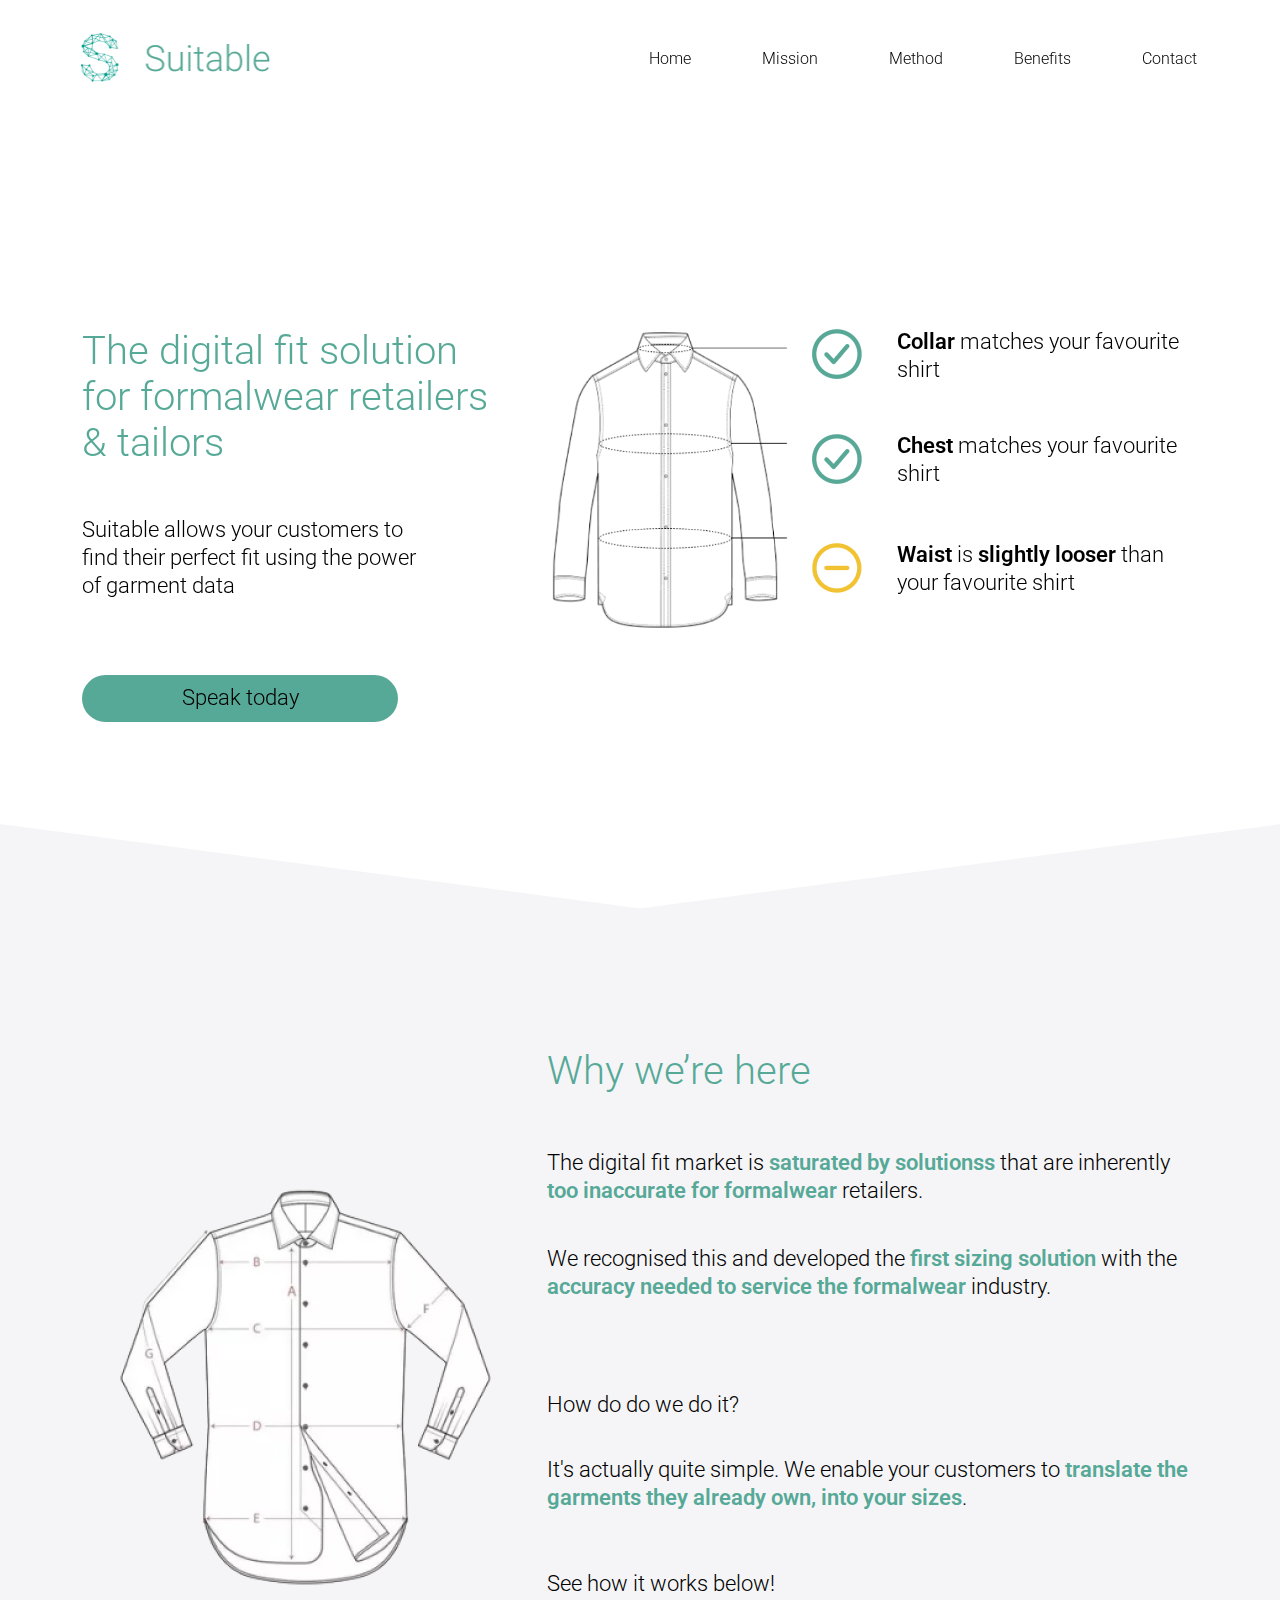
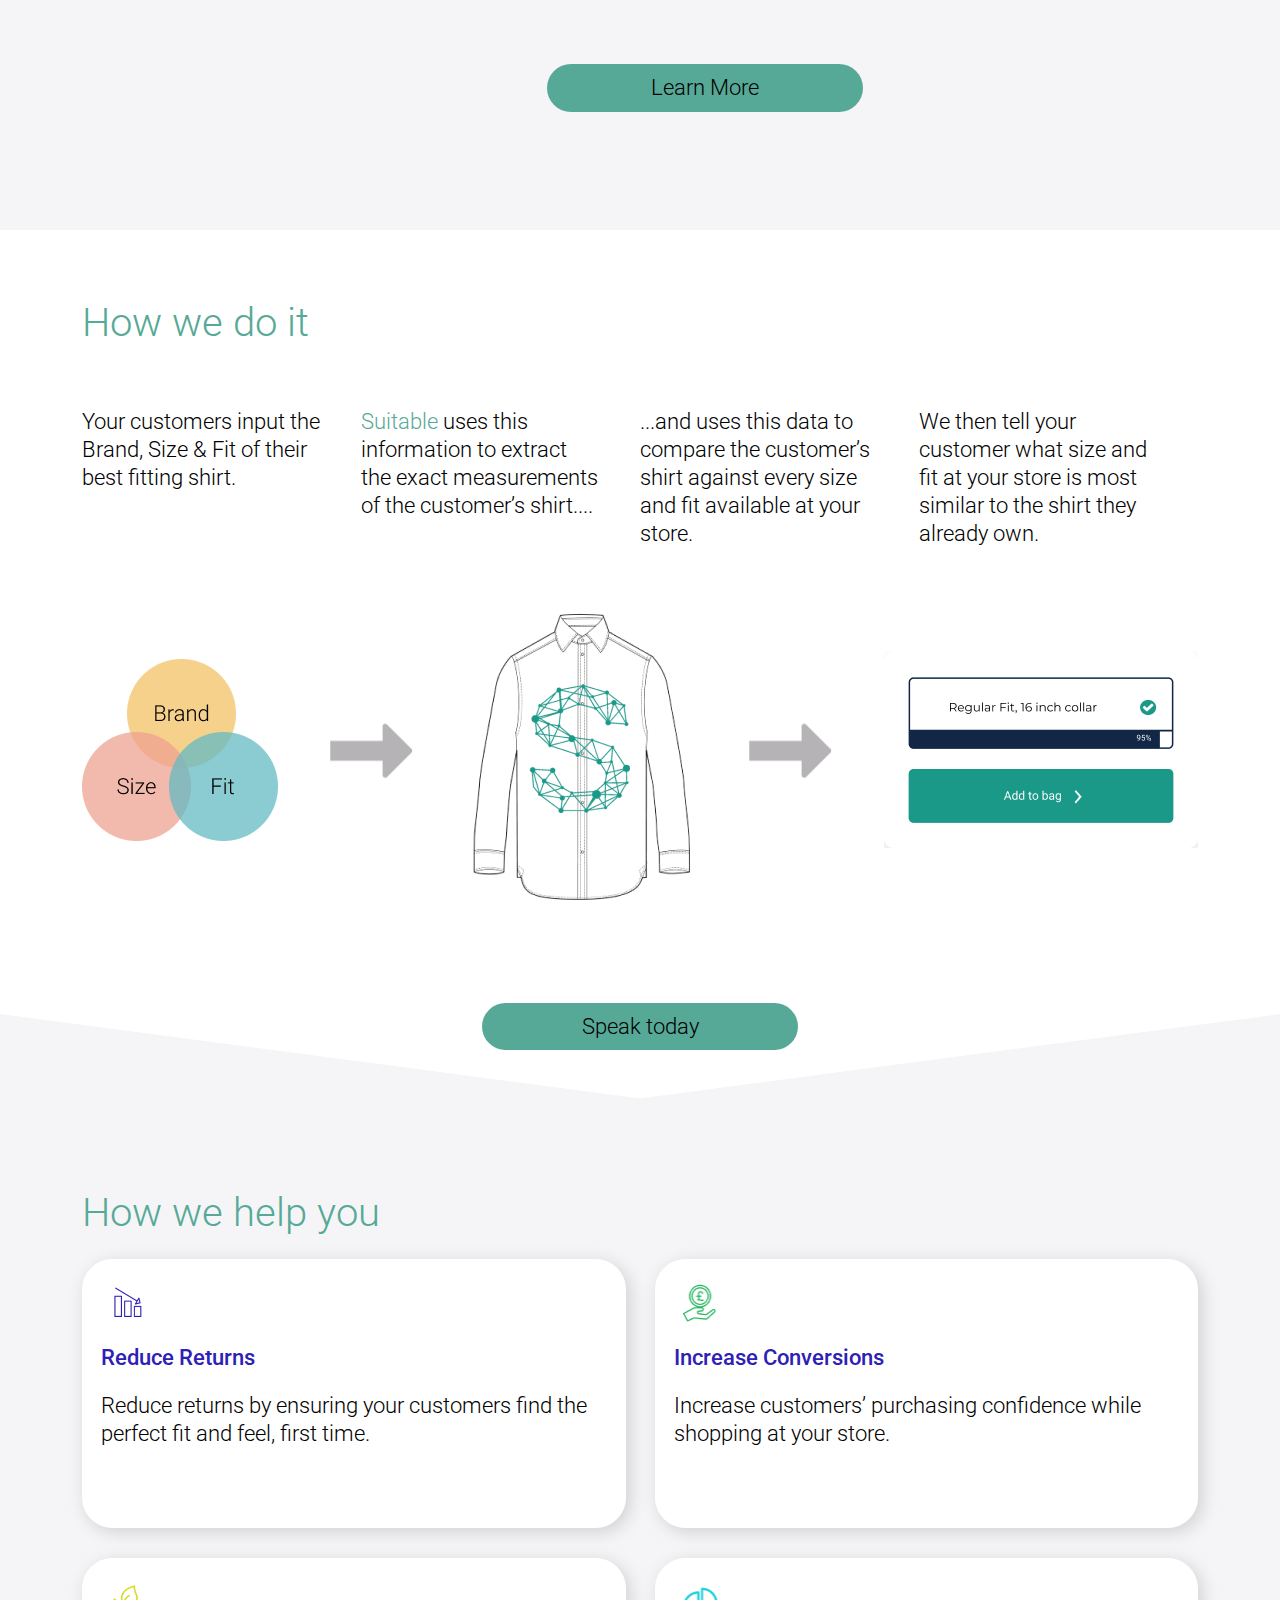
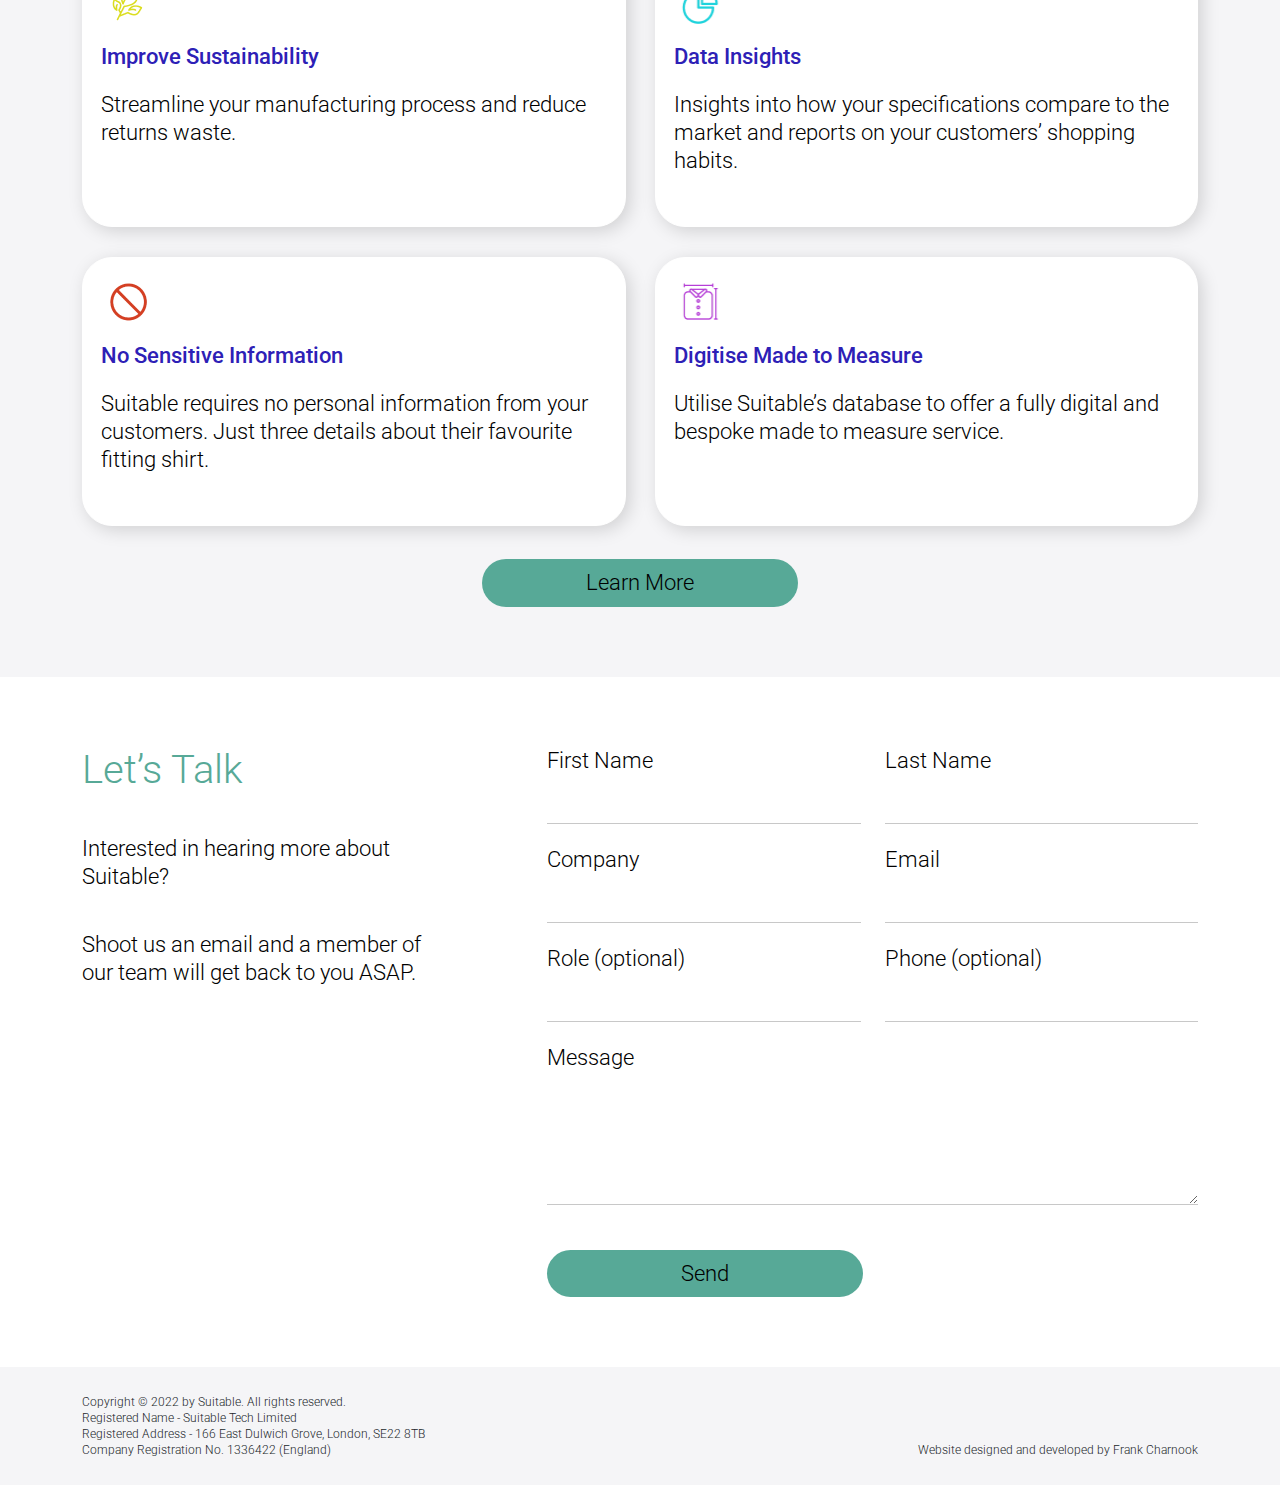
==== index.html @ 88cf0320 "v-01" ====
<!doctype html>
<html lang="en">
  <head>
    <meta charset="utf-8">
    <meta name="viewport" content="width=device-width, initial-scale=1">
    <title>Suitable || </title>
    <link rel="stylesheet" href="assets/css/bootstrap.min.css">
    <link rel="stylesheet" href="assets/css/reset.css">
    <link rel="stylesheet" href="assets/css/main.css">
    <link rel="stylesheet" href="assets/css/responsive.css">
  </head>
  <body>
    <!-- ! =========== HEADER ======================================================== -->
    <header class="header" id="sticky">
        <nav class="navbar py-0 navbar-expand-lg">
            <div class="container g-0">
              <a class="navbar-brand p-0 m-0" href="#"><img class="img-fluid w-100" src="assets/img/logo.png" alt="logo"></a>
              <button class="navbar-toggler shadow-none border-0" type="button" data-bs-toggle="collapse" data-bs-target="#navbarSupportedContent" aria-controls="navbarSupportedContent" aria-expanded="false" aria-label="Toggle navigation">
                <span class="navbar-toggler-icon"></span>
              </button>
              <div class="collapse navbar-collapse" id="navbarSupportedContent">
                <ul class="navbar-nav ms-auto">
    
                  <li class="nav-item"><a class="nav-link btn_link">Home</a></li>
                  <li class="nav-item"><a class="nav-link btn_link">Mission</a></li>
                  <li class="nav-item"><a class="nav-link btn_link">Method</a></li> 
                  <li class="nav-item"><a class="nav-link btn_link">Benefits</a></li>
                  <li class="nav-item me-0"><a class="nav-link btn_link">Contact</a></li>
    
                </ul>
              </div>
            </div>
        </nav>
    </header>
    <!-- ! =========== HEADER END ======================================================== -->

    <!-- ! =========== SECTION ======================================================== -->
    <section class="hero">
      <div class="container">
        <div class="row g-0 flex-wrap-reverse">
          <div class="col-lg-5">
            <h1 class="font-big-light hero_tittle">
              The digital fit solution <br>for formalwear retailers <br>& tailors
            </h1>
            <p class="font-medium-normal hero_content">
              Suitable allows your customers to <br>find their perfect fit using the power <br>of garment data
            </p>
            <a href="#" class="btn_solid">
              Speak today
            </a>
          </div>
          <div class="col-lg-7 d-flex">
            <div class="hero_shirt_img"><img class="img-fluid" src="assets/img/shirt.png"></div>
            <div class="hero_shirt_content">
              <div class="hero_shirt_content_row d-flex align-items-center">
                <div class="circle_green shirt_green_mark"><img class="img-fluid" src="assets/img/tick_now_green.png" alt="tick_now_green"></div>
                <div class="font-medium-normal shirt_green_text"><span>Collar</span> matches your favourite shirt</div>
              </div>
              <div class="hero_shirt_content_row d-flex align-items-center">
                <div class="circle_green shirt_green_mark"><img class="img-fluid" src="assets/img/tick_now_green.png" alt="tick_now_green"></div>
                <div class="font-medium-normal shirt_green_text"><span>Chest</span> matches your favourite shirt</div>
              </div>
              <div class="hero_shirt_content_row d-flex align-items-center">
                <div class="circle_green shirt_green_mark"><img class="img-fluid" src="assets/img/warning.png" alt="tick_now_green"></div>
                <div class="font-medium-normal shirt_green_text"><span>Waist</span> is <span>slightly looser</span> than your favourite shirt</div>
              </div>
            </div>
          </div>
        </div>
      </div>
    </section>
    <section class="mission">
      <div class="container">
        <div class="row g-0 align-items-center">
          <div class="col-xl-5 col-md-6">
            <div class="mission_img"><img class="img-fluid" src="assets/img/mission.png" alt="mission_img"></div>
          </div>
          <div class="col-xl-7 col-md-6">
            <div class="font-big-light mission_tittle">Why we’re here</div>
            <div class="mission_content">
              <div class="font-medium-normal mission_content_info">
                The digital fit market is <span>saturated by solutionss</span> that are inherently <span>too inaccurate for formalwear</span> retailers. 
              </div>
              <div class="font-medium-normal mission_content_info">
                We recognised this and developed the <span>first sizing solution</span> with the <span>accuracy needed to service the formalwear</span> industry.
              </div>
              <div class="font-medium-normal mission_content_sub">How do do we do it?</div>
              <div class="font-medium-normal mission_content_info">
                It's actually quite simple. We enable your customers to <span>translate the garments they already own, into your sizes</span>. 
              </div>
              <div class="font-medium-normal mission_content_info">
                See how it works below!
              </div>
              <div class="mission_content_btn">
                <a href="#" class="btn_solid">
                  Learn More
                </a>
              </div>
            </div>
          </div>
        </div>
      </div>
    </section>
    <section class="method">
      <div class="container">
        <div class="row g-0">
          <div class="col">
            <h3 class="font-big-light method_tittle">How we do it</h3>
          </div>
        </div>
        <div class="row g-0">
          <div class="col-xl-3 col-md-6">
            <p class="font-medium-normal method_content_box">Your customers input the Brand, Size & Fit of their best fitting shirt.</p>
          </div>

          <div class="col-xl-3 col-md-6">
            <p class="font-medium-normal method_content_box"><span>Suitable</span> uses this information to extract the exact measurements of the customer’s shirt....</p>
          </div>

          <div class="col-xl-3 col-md-6">
            <p class="font-medium-normal method_content_box">...and uses this data to compare the customer’s shirt against every size and fit available at your store.</p>
          </div>

          <div class="col-xl-3 col-md-6">
            <p class="font-medium-normal method_content_box">We then tell your customer what size and fit at your store is most similar to the shirt they already own.</p>
          </div>
        </div>
        <div class="d-flex align-items-center justify-content-between methods">
          <div class="method_one"><img class="img-fluid" src="assets/img/Method_01.png" alt="method_one"></div>
          <div class="method_two">
            <img class="img-fluid" src="assets/img/Method_02.png" alt="method_one">
            <img class="method_logo img-fluid" src="assets/img/Method_logo.png" alt="method_slogo">
          </div>
          <div class="method_three"><img class="img-fluid" src="assets/img/Method_03.png" alt="method_one"></div>
        </div>
        <div class="row justify-content-center">
          <a href="#" class="btn_solid">
            Speak today
          </a>
        </div>
      </div>
    </section>
    <section class="benefit">
      <div class="container">
        <div class="row g-0">
          <div class="col">
            <h3 class="font-big-light benefit_tittle">How we help you</h3>
          </div>
        </div>
        <div class="d-flex benefit_row_cards">
          <div class="benefit_card">
            <div class="benefit_card_img"><img class="img-fluid" src="assets/img/Benefit_01.png" alt="benefit_card_img"></div>
            <div class="font-medium-normal benefit_card_tittle">Reduce Returns</div>
            <div class="font-medium-normal benefit_card_content">
              Reduce returns by ensuring your customers find the perfect fit and feel, first time.
            </div>
          </div>

          <div class="benefit_card">
            <div class="benefit_card_img"><img class="img-fluid" src="assets/img/Benefit_02.png" alt="benefit_card_img"></div>
            <div class="font-medium-normal benefit_card_tittle">Increase Conversions</div>
            <div class="font-medium-normal benefit_card_content">
              Increase customers’ purchasing confidence while shopping at your store.
            </div>
          </div>

          <div class="benefit_card">
            <div class="benefit_card_img"><img class="img-fluid" src="assets/img/Benefit_03.png" alt="benefit_card_img"></div>
            <div class="font-medium-normal benefit_card_tittle">Improve Sustainability</div>
            <div class="font-medium-normal benefit_card_content">
              Streamline your manufacturing process and reduce returns waste.
            </div>
          </div>

          <div class="benefit_card">
            <div class="benefit_card_img"><img class="img-fluid" src="assets/img/Benefit_04.png" alt="benefit_card_img"></div>
            <div class="font-medium-normal benefit_card_tittle">Data Insights</div>
            <div class="font-medium-normal benefit_card_content">
              Insights into how your specifications compare to the market and reports on your customers’ shopping habits. 
            </div>
          </div>

          <div class="benefit_card">
            <div class="benefit_card_img"><img class="img-fluid" src="assets/img/Benefit_05.png" alt="benefit_card_img"></div>
            <div class="font-medium-normal benefit_card_tittle">No Sensitive Information</div>
            <div class="font-medium-normal benefit_card_content">
              Suitable requires no personal information from your customers. Just three details about their favourite fitting shirt.
            </div>
          </div>

          <div class="benefit_card">
            <div class="benefit_card_img"><img class="img-fluid" src="assets/img/Benefit_06.png" alt="benefit_card_img"></div>
            <div class="font-medium-normal benefit_card_tittle">Digitise Made to Measure</div>
            <div class="font-medium-normal benefit_card_content">
              Utilise Suitable’s database to offer a fully digital and bespoke made to measure service.  
            </div>
          </div>

        </div>
        <div class="row justify-content-center">
          <a href="#" class="btn_solid">
            Learn More
          </a>
        </div>
      </div>
    </section>
    <section class="contact">
      <div class="container">
        <div class="row g-0 justify-content-between">
          <div class="col-md-4">
            <h3 class="font-big-light contact_tittle">Let’s Talk</h3>
            <p class="font-medium-normal contact_content">
              Interested in hearing more about <br> Suitable? 
            </p>
            <p class="font-medium-normal contact_content">
              Shoot us an email and a member of our team will get back to you ASAP.
            </p>
          </div>
          <div class="col-md-7">
            <form>
              <div class="row">
                <div class="col-sm-6">
                  <label class="font-medium-normal form-label">First Name</label>
                  <input type="email" class="font-medium-normal form-control">
                </div>
                <div class="col-sm-6">
                  <label  class="font-medium-normal form-label">Last Name</label>
                  <input type="password" class="font-medium-normal form-control" >
                </div>
                <div class="col-sm-6">
                  <label class="font-medium-normal form-label">Company</label>
                  <input type="email" class="font-medium-normal form-control">
                </div>
                <div class="col-sm-6">
                  <label  class="font-medium-normal form-label">Email</label>
                  <input type="password" class="font-medium-normal form-control" >
                </div>
                <div class="col-sm-6">
                  <label class="font-medium-normal form-label">Role (optional)</label>
                  <input type="email" class="font-medium-normal form-control">
                </div>
                <div class="col-sm-6">
                  <label  class="font-medium-normal form-label">Phone (optional)</label>
                  <input type="password" class="font-medium-normal form-control" >
                </div>
                <div class="col-12">
                  <label  class="font-medium-normal form-label">Message</label>
                  <textarea name="message" id="#" rows="4" class="font-medium-normal form-control"></textarea>
                </div>
              </div>
              
              <button type="submit" class="btn_solid border-0">Send</button>
            </form>
          </div>
        </div>
      </div>
    </section>
    <!-- ! =========== SECTION END ======================================================== -->
    <!-- ! =========== Footer ======================================================== -->
    <footer>
      <div class="container">
        <div class="row g-0 align-items-end">
          <div class="col-md-6">
            <div class="info">
              Copyright © 2022 by Suitable. All rights reserved. <br>
              Registered Name - Suitable Tech Limited <br>
              Registered Address - 166 East Dulwich Grove, London, SE22 8TB <br>
              Company Registration No. 1336422 (England)
            </div>
          </div>
          <div class="col-md-6 text-end">
            <div class="info">Website designed and developed by Frank Charnook</div>
          </div>
        </div>
      </div>
    </footer>
    <!-- ! =========== Footer ENE ======================================================== -->




    <script src="https://cdnjs.cloudflare.com/ajax/libs/jquery/3.6.1/jquery.min.js" integrity="sha512-aVKKRRi/Q/YV+4mjoKBsE4x3H+BkegoM/em46NNlCqNTmUYADjBbeNefNxYV7giUp0VxICtqdrbqU7iVaeZNXA==" crossorigin="anonymous" referrerpolicy="no-referrer"></script>
    <script src="assets/js/bootstrap.bundle.min.js"></script>
    <script src="assets/js/main.js"></script>
  </body>
</html>
---- assets/css/main.css ----
/* FONT IMPORT  */
@import url('https://fonts.googleapis.com/css2?family=Roboto:ital,wght@0,100;0,300;0,400;0,500;0,700;0,900;1,100;1,300;1,400;1,500;1,700;1,900&display=swap');

/* ROOT */
:root {
  --primary: #57A997;
  --secondary: #000000;
  --light: #F5F5F7;
  --roboto: 'Roboto', sans-serif;
  --font_40: 40px;
  --font_22: 22px;
  --font_base: 16px;
}

*,
body {
  font-family: var(--roboto);
}

.h1,
h1,
.h2,
h2,
.h3,
h3,
.h4,
h4,
.h5,
h5,
.h6,
h6,
p {
  margin-bottom: 0;
}

.h1,
h1,
.h2,
h2,
.h3,
h3 {
  margin-bottom: 0;
}

a {
  text-decoration: none;
}

.circle_green {
  min-width: 50px;
  min-height: 50px;
}

.font-big-light {
  font-family: var(--roboto);
  font-style: normal;
  font-weight: 300;
  font-size: var(--font_40);
  line-height: 46px;
  color: var(--primary);
}

.font-medium-normal {
  font-family: var(--roboto);
  font-style: normal;
  font-weight: 300;
  font-size: var(--font_22);
  line-height: 28px;
  color: var(--secondary);
}

.font-medium-normal span {
  font-weight: 600;
}

.btn_solid {
  width: 316px;
  height: 47.5px;
  background: var(--primary);
  border-radius: 30px;

  font-family: var(--roboto);
  font-weight: 300;
  font-size: var(--font_22);
  line-height: 26px;
  display: flex;
  align-items: center;
  justify-content: center;
  color: var(--secondary);
  transition: 0.3s all;
}

.btn_solid:hover {
  color: var(--secondary);
  background: #1A9988;
  transition: 0.3s ease-in-out;
}

.btn_solid:active {
  background: #1A9988;
  font-weight: 500;
  transition: 0.1s ease-in-out;
}

.btn_link {
  font-family: var(--roboto);
  font-style: normal;
  font-weight: 300;
  font-size: var(--font_base);
  line-height: 19px;
  color: var(--secondary);
}

.btn_link::after {
  content: '';
  width: 0px;
  height: 2px;
  display: block;
  background: var(--primary);
  transition: 0.3s all;
}

.btn_link:hover::after {
  width: 100%;
}

.btn_link:hover {
  color: var(--primary);
  transition: 300ms;
}

.btn_link:active {
  font-weight: 700;
  transition: 0.3s all;
}

header {
  padding-block: 27px;
  position: sticky;
  top: 0;
  transition: 0.3s ease-in-out;

}

.navbar-brand {
  max-width: 236.2px;
}

header .navbar-nav .nav-item {
  margin-right: 45px;
}

header .navbar-nav .nav-item .nav-link {
  padding: 6px 13px;
}



.header_active {
  padding-block: 20.2px;
  transition: 0.3s ease-in-out;
  box-shadow: 0px 4px 10px rgba(0, 0, 0, 0.1);
  background: rgb(255, 255, 255);
  z-index: 999;
}

/* !=== HERO ===========================  */
.hero {
  min-height: 90vh;
  display: flex;
  align-items: center;
  position: relative;
  overflow: hidden;
}

.hero::after,
.method::after {
  content: "";
  position: absolute;
  bottom: 0;
  left: 0;
  width: 100%;
  height: 210px;
  background: var(--light);
  rotate: 7.5deg;
  translate: -50% 50%;
}

.hero::before,
.method::before {
  content: "";
  position: absolute;
  bottom: 0;
  right: 0;
  width: 100%;
  height: 210px;
  background: var(--light);
  rotate: -7.5deg;
  translate: 50% 50%;
}

.hero_tittle {
  margin-bottom: 50px;
}

.hero_content {
  margin-bottom: 75px;
}

.hero_shirt_img {
  max-width: 362px;
}

.shirt_green_mark {
  margin-right: 35px;
}

.hero_shirt_content .hero_shirt_content_row:nth-child(2) {
  margin-top: 13%;
}

.hero_shirt_content .hero_shirt_content_row:nth-child(3) {
	margin-top: 14%;
}

.hero_shirt_content {
  padding-inline: 10px;
}

.mission_content_info span {
  color: var(--primary);
}













/* !=== Mission ===========================  */
.mission {
  background: var(--light);
  height: 100vh;
  padding-block: 70px;
  display: flex;
  align-items: center;
}

.mission_img {
  max-width: 425px;
  margin: auto;
}

.mission_tittle {
  margin-bottom: 55px;
}

.mission_content_info {
  margin-bottom: 40px;
}

.mission_content_sub {
  margin-top: 58px;
  margin-bottom: 40px;
}

.mission_content_info:nth-child(5) {
  margin-top: 58px;
  margin-bottom: 66px;
}

.mission_content_sub {
  margin-top: 90px;
  margin-bottom: 37px;
}

/* !=== Method ===========================  */
.method {
  background: white;
  padding-block: 70px;
  position: relative;
  overflow: hidden;
}

.method_tittle {
  margin-bottom: 62px;
}

.method_content_box span {
  font-weight: 300;
  color: var(--primary);
}

.method_content_box {
  max-width: 240px;
  padding: 0;
}

.methods {
  padding-block: 40px;
  margin-bottom: 48px;
}

.method_two {
  position: relative;
}

.method_logo {
  position: absolute;
  inset: 0;
  display: flex;
  justify-content: center;
  align-items: center;
  margin: auto;
}

.method_two::after {
  content: "";
  position: absolute;
  right: -60%;
  top: 50%;
  translate: 0% -50%;
  margin-left: auto;
  width: 83px;
  height: 55px;
  background-image: url(../img/Method_arrow.png);
  background-size: cover;
}

.method_two::before {
  content: "";
  position: absolute;
  left: -60%;
  top: 50%;
  translate: 0% -50%;
  margin-left: auto;
  width: 83px;
  height: 55px;
  background-image: url(../img/Method_arrow.png);
  background-size: cover;
}



/* !=== Benefits ===========================  */


.benefit {
  background: var(--light);
  padding-block: 70px;
  min-height: 100vh;
  display: flex;
  align-items: center;
}

.benefit_tittle {
  margin-bottom: 23px;
}

.benefit_card {
  background: #FFFFFF;
  border: 1px solid #FFFFFF;
  box-shadow: 4px 4px 18px rgba(0, 0, 0, 0.15);
  border-radius: 30px;
  padding: 17px 18px;
  /* min-width: 378px; */
  min-height: 269px;
}

.benefit_card_img {
  width: 53.75px;
  height: 53.59px;
  margin-bottom: 13.5px;
}

.benefit_card_tittle {
  font-weight: 500;
  color: #2D20B6;
  margin-bottom: 20px;
}

.benefit_row_cards {
  justify-content: space-between;
  flex-wrap: wrap;
  grid-column-gap: 29px;
  grid-row-gap: 30px;
  margin-bottom: 33px;
}

.benefit_row_cards>*.benefit_card {
  flex: 378px;
}

/* !=== Benefits ===========================  */
.contact {
  padding-block: 70px;

}

.contact_content {
  margin-bottom: 40px;
}

.contact_tittle {
  margin-bottom: 42px;
}

input,
.form-control {
  border-bottom: 1px solid #C8C8C8;
  margin-bottom: 22px;
}

textarea.form-control {
  margin-bottom: 45px;
}

/* !=== Footer ===========================  */

footer {
  padding-block: 27px;
  background: var(--light);
}

footer .info {
  font-family: 'Roboto';
  font-style: normal;
  font-weight: 300;
  font-size: 12px;
  line-height: 16px;
}
---- assets/css/responsive.css ----
/* ROOT */
:root {
    --primary: #57A997;
    --secondary: #000000;
    --light: #F5F5F7;
    --roboto: 'Roboto', sans-serif;
    --font_40: 40px;
    --font_22: 22px;
    --font_base: 16px;
}

/* !=== 1200 =========  */
@media (max-width:1199px) {
    :root {
        --primary: #57A997;
        --secondary: #000000;
        --light: #F5F5F7;
        --roboto: 'Roboto', sans-serif;
        --font_40: 36px;
        --font_22: 20px;
        --font_base: 16px;
    }
    .hero {
        min-height: fit-content;
        padding-block: 100px;
        padding-bottom: 170px;
    }
    .font-big-light {
        line-height: 40px;
    }
    .hero_tittle {
        margin-bottom: 35px;
    }
    .hero_content {
        margin-bottom: 44px;
    }
    .shirt_green_mark {
        margin-right: 15px;
    }
    .circle_green {
        min-width: 40px;
        min-height: 40px;
    }
    .font-medium-normal {
        line-height: 26px;
    }
    .btn_solid {
        width: 270px;
        height: 40.5px;
    }
    .mission_img {
        max-width: 100%;
    }
    .mission_tittle {
        margin-bottom: 25px;
    }
    .mission_content_info {
        margin-bottom: 12px;
    }
    .mission_content_info:nth-child(5) {
        margin-top: 28px;
        margin-bottom: 40px;
    }
    .mission_content_sub {
        margin-top: 36px;
        margin-bottom: 23px;
    }
    .mission {
        height: fit-content;
        padding-block: 90px;
    }
    .method_content_box {
        max-width: 97%;
        margin-bottom: 22px;
    }
    .method_one {
        width: 150px;
    }
    .method_three {
        width: 200px;
    }
    .method_two {
        width: 195px;
    }
    .method_two::before {
        width: 65px;
        height: 44px;
    }
    .method_two::after {
        width: 65px;
        height: 44px;
    }
    .method_logo  {
        width: 100px;
    }
    .methods {
        padding-block: 10px;
        margin-bottom: 25px;
    }
    .method {
        padding-block: 90px;
        padding-bottom: 150px;

    }
    .hero_shirt_content .hero_shirt_content_row:nth-child(2) {
        margin-top: 9%;
    }
    .hero_shirt_content .hero_shirt_content_row:nth-child(3) {
        margin-top: 11%;
    }

}
/* !=== 991 =========  */
@media (max-width:991px) {
    header .navbar-nav .nav-item:nth-child(5) {
        padding-bottom:15px;
    }
    header .navbar-nav .nav-item:nth-child(1) {
        padding-top:15px;
    }
    header .navbar-nav .nav-item .nav-link {
        padding: 6px 18px;
    }
    .navbar-collapse {
        background: var(--light);
        border-radius: 20px;
        box-shadow: 0px 4px 10px rgba(0, 0, 0, 0.1);
        transition: .3s all;
    }
    .navbar-toggler-icon {
        background-image: url("data:image/svg+xml,%3csvg xmlns='http://www.w3.org/2000/svg' viewBox='0 0 30 30'%3e%3cpath stroke='rgb(87, 169, 151)' stroke-linecap='round' stroke-miterlimit='10' stroke-width='2' d='M4 7h22M4 15h22M4 23h22'/%3e%3c/svg%3e");
    }
    .hero_tittle {
        margin-top: 22px;
    }
    .hero_tittle br {
        display: none;
    }
    .method_two::before {
        width: 50px;
        height: 33px;
        left: -33%;
    }
    .method_two::after {
        width: 50px;
        height: 33px;
        right: -33%;
    }
    .method_logo {
        width: 80px;
    }
    .method_one {
        width: 140px;
    }
    .method_three {
        width: 190px;
    }
    .methods {
        margin-bottom: 10px;
    }
    .circle_green {
        min-width: 35px;
        min-height: 35px;
        max-width: 35px;
        max-height: 35px;
    }
    .hero_shirt_content .hero_shirt_content_row:nth-child(2) {
        margin-top: 21%;
    }
    .hero_shirt_content .hero_shirt_content_row:nth-child(3) {
        margin-top: 18%;
    }

}



/* !=== 767 =========  */
@media (max-width:767px) {
    .mission_img {
        text-align: center;
    }
    .mission {
        padding-block: 20px;
        margin-bottom: 30px;
    }
    .methods {
        flex-wrap: wrap;
    }
    .method_one {
        width: 90%;
        text-align: center;
    }
    .method_two {
        width: 90%;
        text-align: center; 
        padding-block: 100px;
    }
    .method_two::before {
        width: 50px;
        height: 33px;
        left: 50%;
        rotate: 90deg;
        translate: -50%;
        top: 8%;
    }
    .method_two::after {
        width: 50px;
        height: 33px;
        right: 50%;
        rotate: 90deg;
        translate: 55%;
        top: 90%;
    }
    .method_three {
        width: 90%;
        text-align: center;
    }
    .method {
        padding-block: 20px;
        padding-bottom: 150px;
    }
    .benefit {
        padding-block: 35px;
    }
    .benefit_card {
        border-radius: 15px;
        padding: 10px 16px;
        min-height: 220px;
    }
    .benefit_card_tittle {
        margin-bottom: 8px;
    }
    .benefit_card_img {
        margin-bottom: 5.5px;
    }
    footer .info {
        margin-top: 20px;
    }
    textarea.form-control {
        margin-bottom: 30px;
    }
    .navbar-brand {
        max-width: 180px;
    }
    .header_active {
        padding-block: 10px;
    }
    header {
        padding-block: 15px;
    }
    .circle_green {
        min-width: 30px;
        min-height: 30px;
        max-width: 30px;
        max-height: 30px;
    }
    .shirt_green_mark {
        margin-right: 10px;
    }
    .hero_shirt_content .hero_shirt_content_row:nth-child(2) {
        margin-top: 9%;
    }
    .hero_shirt_content .hero_shirt_content_row:nth-child(3) {
        margin-top: 9%;
    }
    .shirt_green_text {
        font-size: 18px;
    }
}



/* !=== 460 =========  */
@media (max-width:460px) {
    .hero_shirt_img {
        max-width: 160px;
    }
    .circle_green {
        width: 20px;
        height: 20px;
    }
    .shirt_green_mark {
        margin-right: 5px;
    }
    .shirt_green_text {
        font-size: 16px;
    }
    .circle_green {
        min-width: 20px;
        min-height: 20px;
        max-width: 20px;
        max-height: 20px;
    }
    .hero_shirt_content .hero_shirt_content_row:nth-child(2) {
        margin-top: 10%;
    }
    .hero_shirt_content .hero_shirt_content_row:nth-child(1) {
        margin-top: -2%;
    }
    .hero_shirt_content .hero_shirt_content_row:nth-child(3) {
        margin-top: 9%;
    }
    .shirt_green_text {
        font-size: 14px;
    }
    /* .hero_shirt_content_row  {
        align-items: flex-start !important;
    } */


    input, .form-control {
        border-bottom: 1px solid #C8C8C8;
        margin-bottom: 7px;
    }
    .font-medium-normal {
        line-height: 18px;
        font-size: 18px;
    }
    .form-control {
        font-size: 18px;
    }
}
@media (max-width:360px) {
    .shirt_green_text {
        font-size: 12px;
        line-height: 1.2;
    }
    .hero_shirt_content .hero_shirt_content_row:nth-child(1) {
        margin-top: -1%;
    }
    .hero_shirt_content .hero_shirt_content_row:nth-child(2) {
        margin-top: 22%;
    }
    .hero_shirt_content .hero_shirt_content_row:nth-child(3) {
        margin-top: 17%;
    }
}
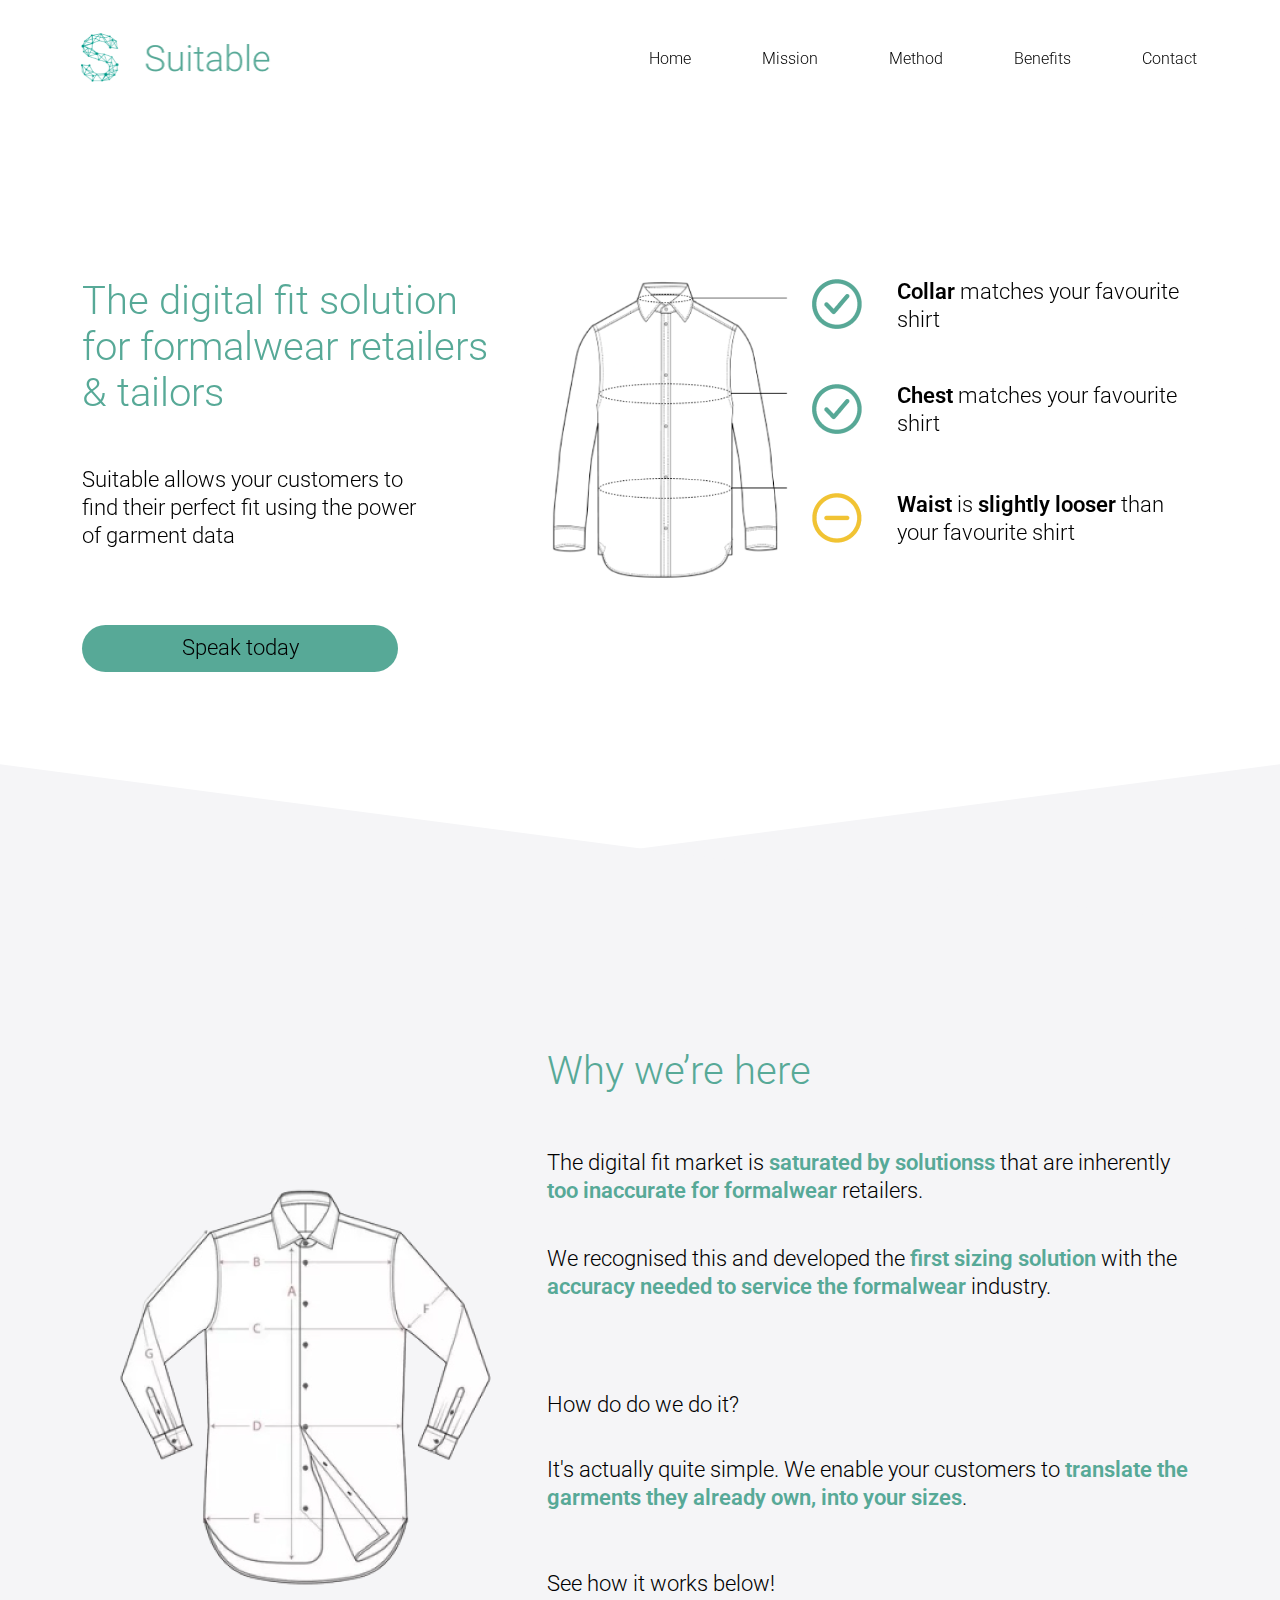
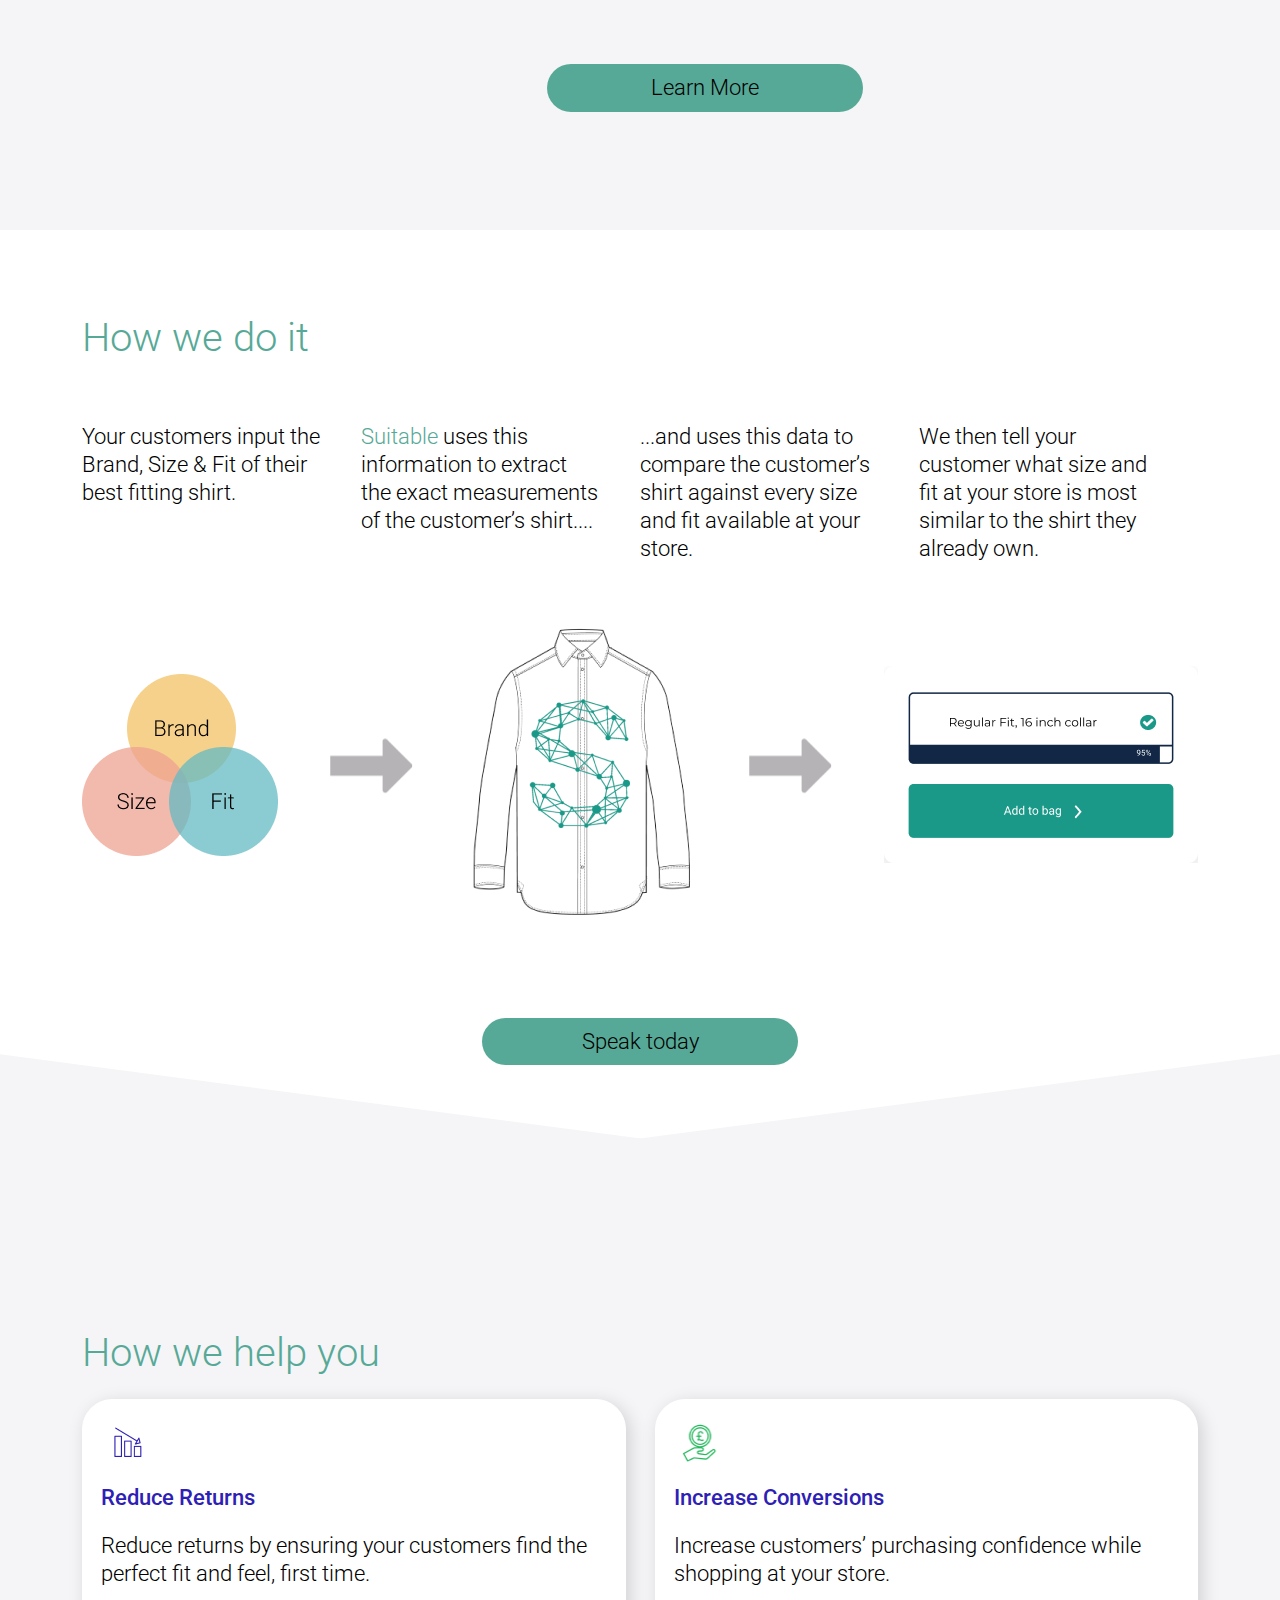
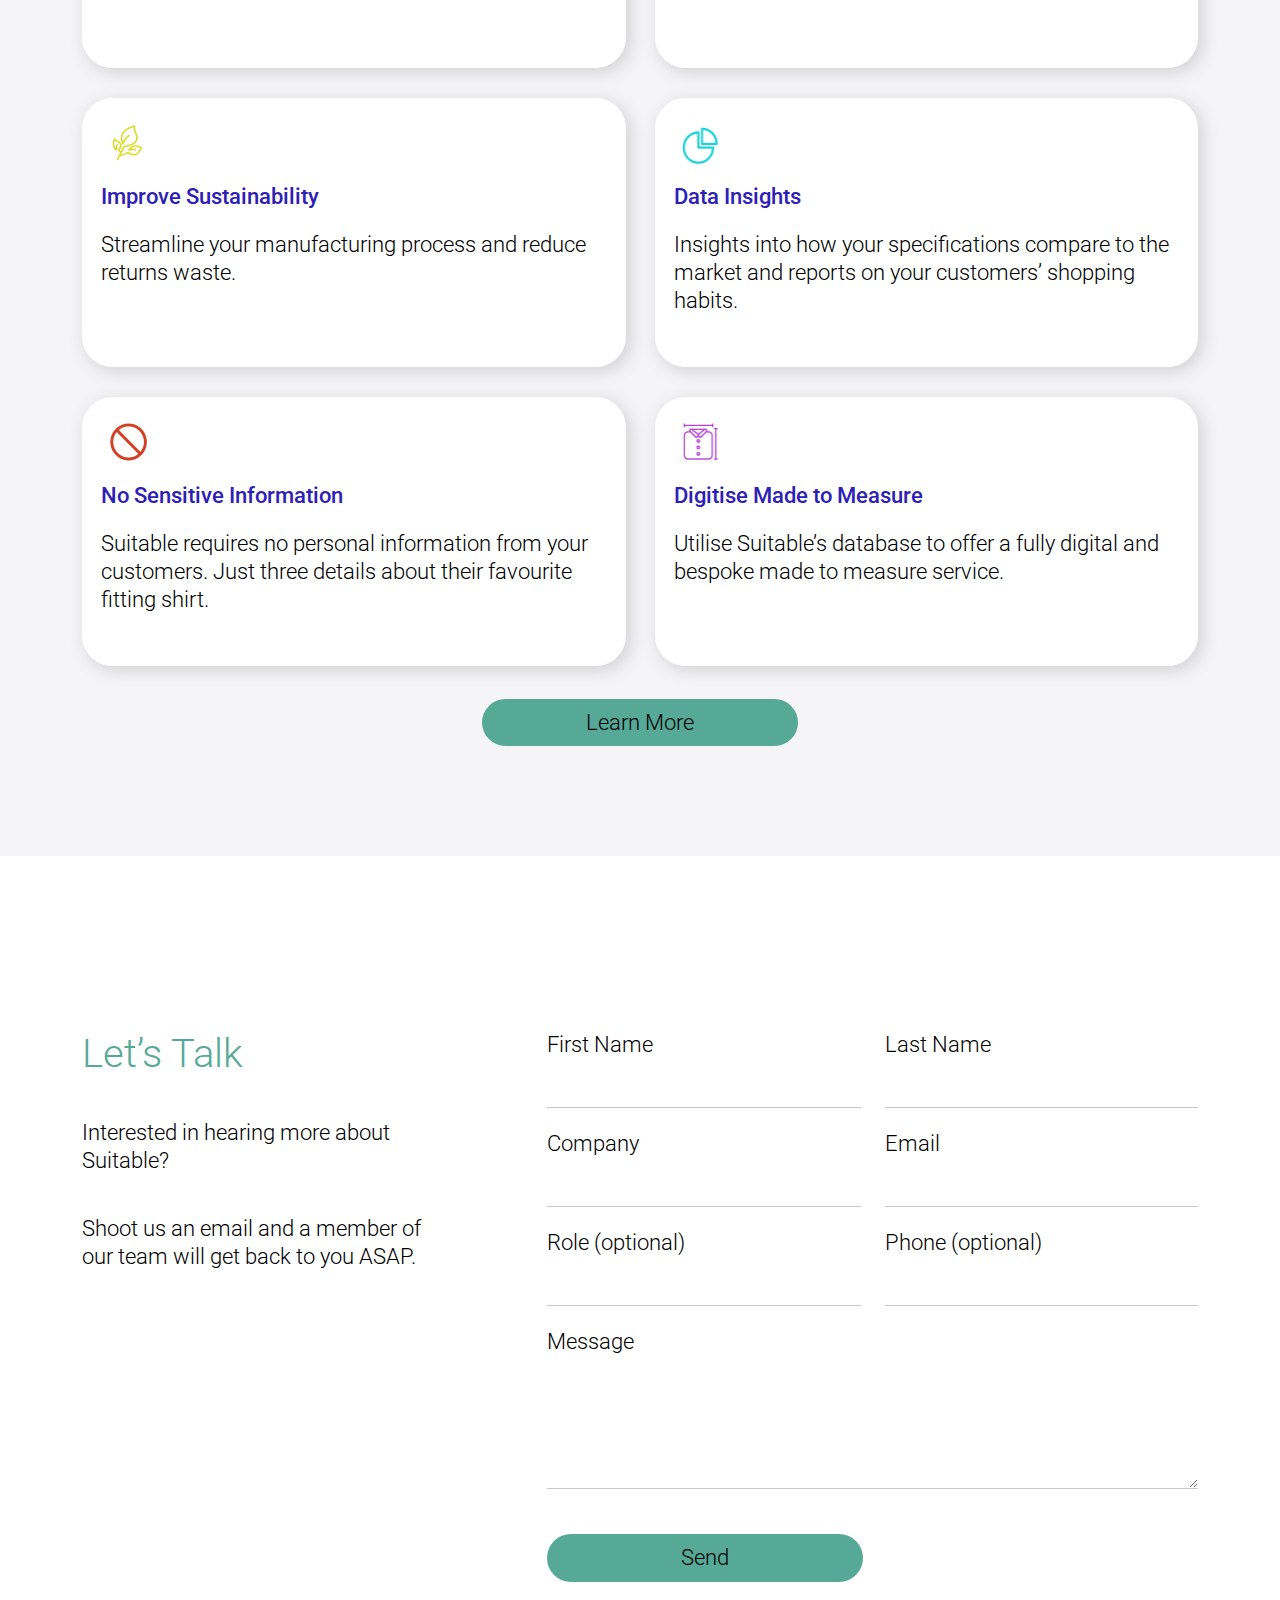
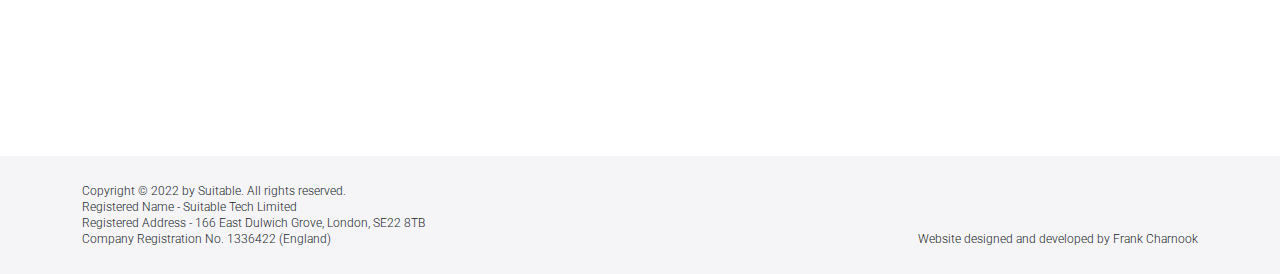
==== commit 56fcf460: "v-02" ====
--- a/index.html
+++ b/index.html
@@ -3,7 +3,7 @@
   <head>
     <meta charset="utf-8">
     <meta name="viewport" content="width=device-width, initial-scale=1">
-    <title>Suitable || </title>
+    <title> ---|||||| Suitable ||||||--- </title>
     <link rel="stylesheet" href="assets/css/bootstrap.min.css">
     <link rel="stylesheet" href="assets/css/reset.css">
     <link rel="stylesheet" href="assets/css/main.css">
@@ -21,11 +21,11 @@
               <div class="collapse navbar-collapse" id="navbarSupportedContent">
                 <ul class="navbar-nav ms-auto">
     
-                  <li class="nav-item"><a class="nav-link btn_link">Home</a></li>
-                  <li class="nav-item"><a class="nav-link btn_link">Mission</a></li>
-                  <li class="nav-item"><a class="nav-link btn_link">Method</a></li> 
-                  <li class="nav-item"><a class="nav-link btn_link">Benefits</a></li>
-                  <li class="nav-item me-0"><a class="nav-link btn_link">Contact</a></li>
+                  <li class="nav-item"><a href="#Home" class="nav-link btn_link">Home</a></li>
+                  <li class="nav-item"><a href="#Mission" class="nav-link btn_link">Mission</a></li>
+                  <li class="nav-item"><a href="#Method" class="nav-link btn_link">Method</a></li> 
+                  <li class="nav-item"><a href="#Benefits" class="nav-link btn_link">Benefits</a></li>
+                  <li class="nav-item me-0"><a href="#Contact" class="nav-link btn_link">Contact</a></li>
     
                 </ul>
               </div>
@@ -35,7 +35,7 @@
     <!-- ! =========== HEADER END ======================================================== -->
 
     <!-- ! =========== SECTION ======================================================== -->
-    <section class="hero">
+    <section class="hero" id="Home">
       <div class="container">
         <div class="row g-0 flex-wrap-reverse">
           <div class="col-lg-5">
@@ -69,7 +69,7 @@
         </div>
       </div>
     </section>
-    <section class="mission">
+    <section class="mission" id="Mission">
       <div class="container">
         <div class="row g-0 align-items-center">
           <div class="col-xl-5 col-md-6">
@@ -101,7 +101,7 @@
         </div>
       </div>
     </section>
-    <section class="method">
+    <section class="method" id="Method">
       <div class="container">
         <div class="row g-0">
           <div class="col">
@@ -140,7 +140,7 @@
         </div>
       </div>
     </section>
-    <section class="benefit">
+    <section class="benefit" id="Benefits">
       <div class="container">
         <div class="row g-0">
           <div class="col">
@@ -204,7 +204,7 @@
         </div>
       </div>
     </section>
-    <section class="contact">
+    <section class="contact" id="Contact">
       <div class="container">
         <div class="row g-0 justify-content-between">
           <div class="col-md-4">
--- a/assets/css/main.css
+++ b/assets/css/main.css
@@ -171,6 +171,7 @@
   align-items: center;
   position: relative;
   overflow: hidden;
+  padding-bottom: 100px;
 }
 
 .hero::after,
@@ -183,7 +184,7 @@
   height: 210px;
   background: var(--light);
   rotate: 7.5deg;
-  translate: -50% 50%;
+  translate: -2% 60%;
 }
 
 .hero::before,
@@ -196,7 +197,7 @@
   height: 210px;
   background: var(--light);
   rotate: -7.5deg;
-  translate: 50% 50%;
+  translate: 2% 60%;
 }
 
 .hero_tittle {
@@ -246,8 +247,8 @@
 /* !=== Mission ===========================  */
 .mission {
   background: var(--light);
-  height: 100vh;
-  padding-block: 70px;
+  min-height: 100vh;
+  padding-block: 80px;
   display: flex;
   align-items: center;
 }
@@ -283,9 +284,11 @@
 /* !=== Method ===========================  */
 .method {
   background: white;
-  padding-block: 70px;
+  padding-block: 85px;
   position: relative;
   overflow: hidden;
+  padding-bottom: 150px;
+  min-height: 110vh;
 }
 
 .method_tittle {
@@ -353,7 +356,7 @@
 
 .benefit {
   background: var(--light);
-  padding-block: 70px;
+  padding-block: 110px;
   min-height: 100vh;
   display: flex;
   align-items: center;
@@ -399,8 +402,10 @@
 
 /* !=== Benefits ===========================  */
 .contact {
-  padding-block: 70px;
-
+  padding-block: 65px;
+  min-height: 100vh;
+  display: flex;
+  align-items: center;
 }
 
 .contact_content {
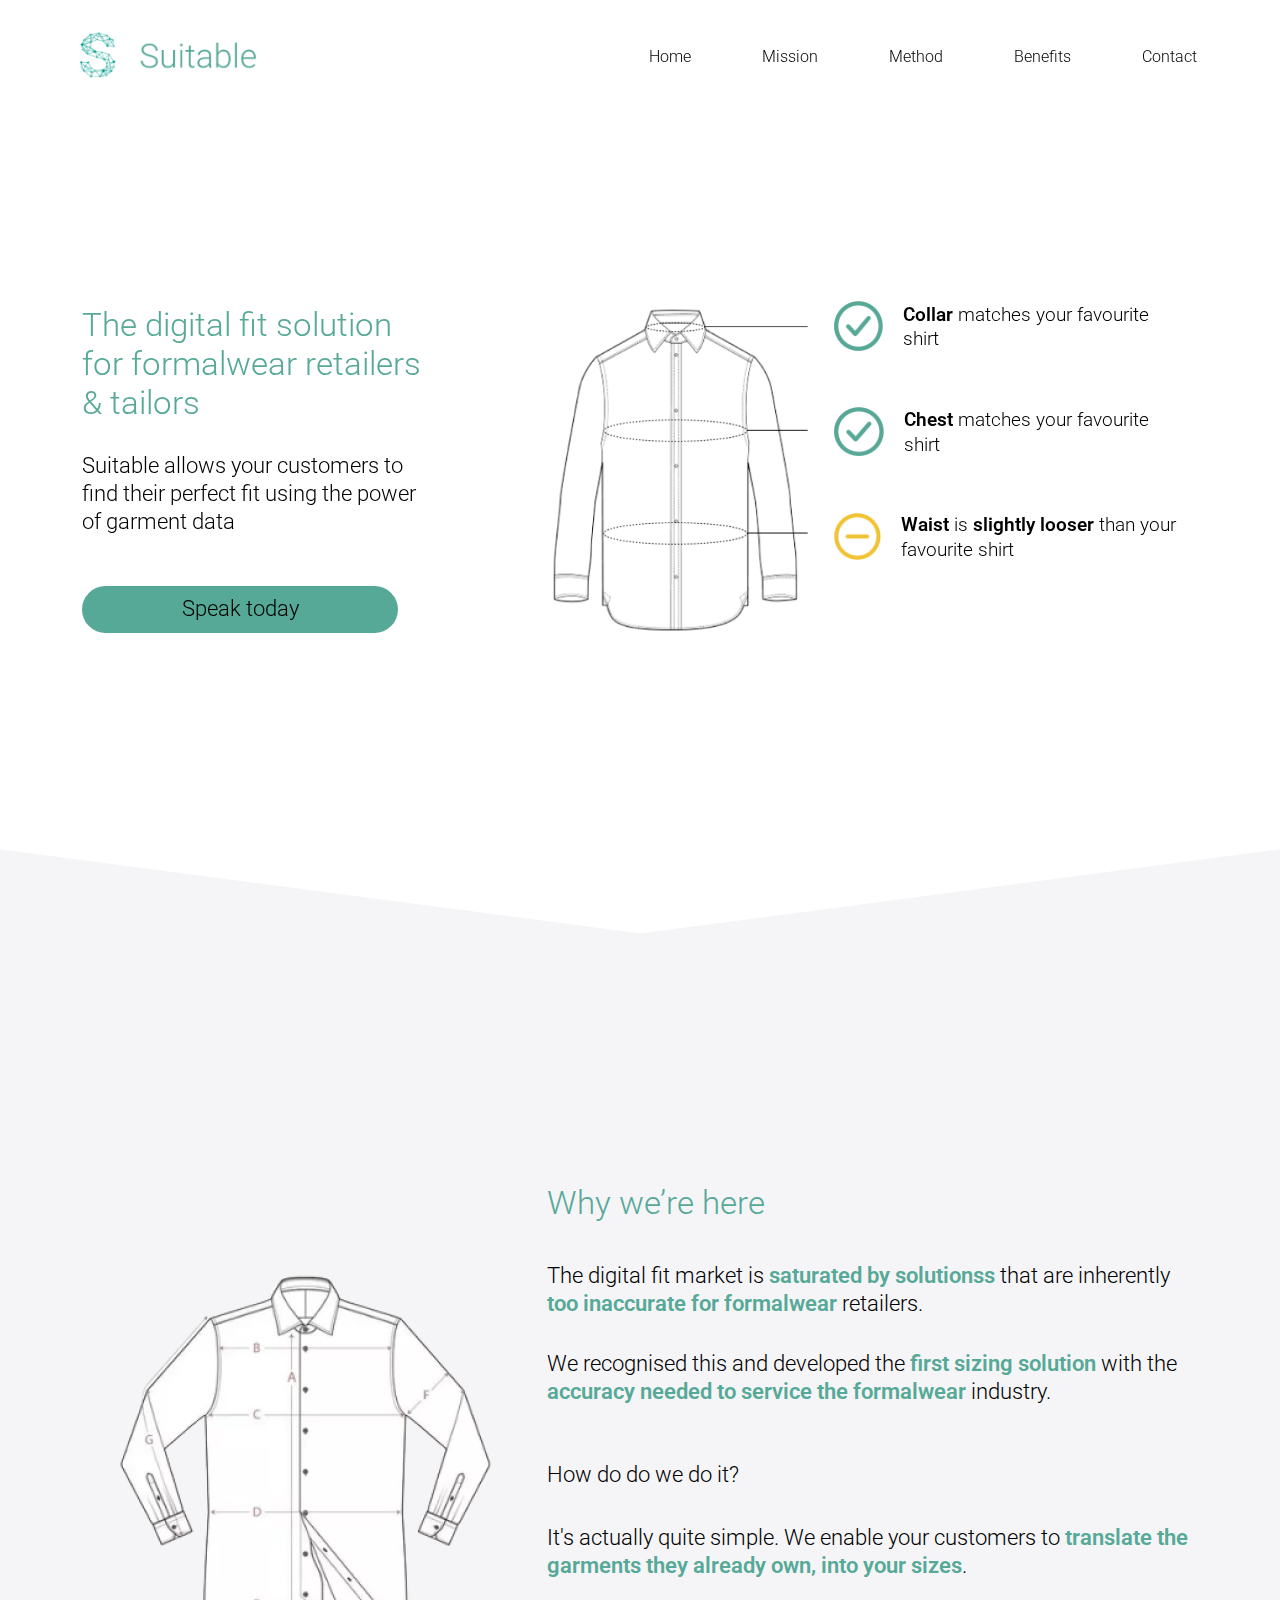
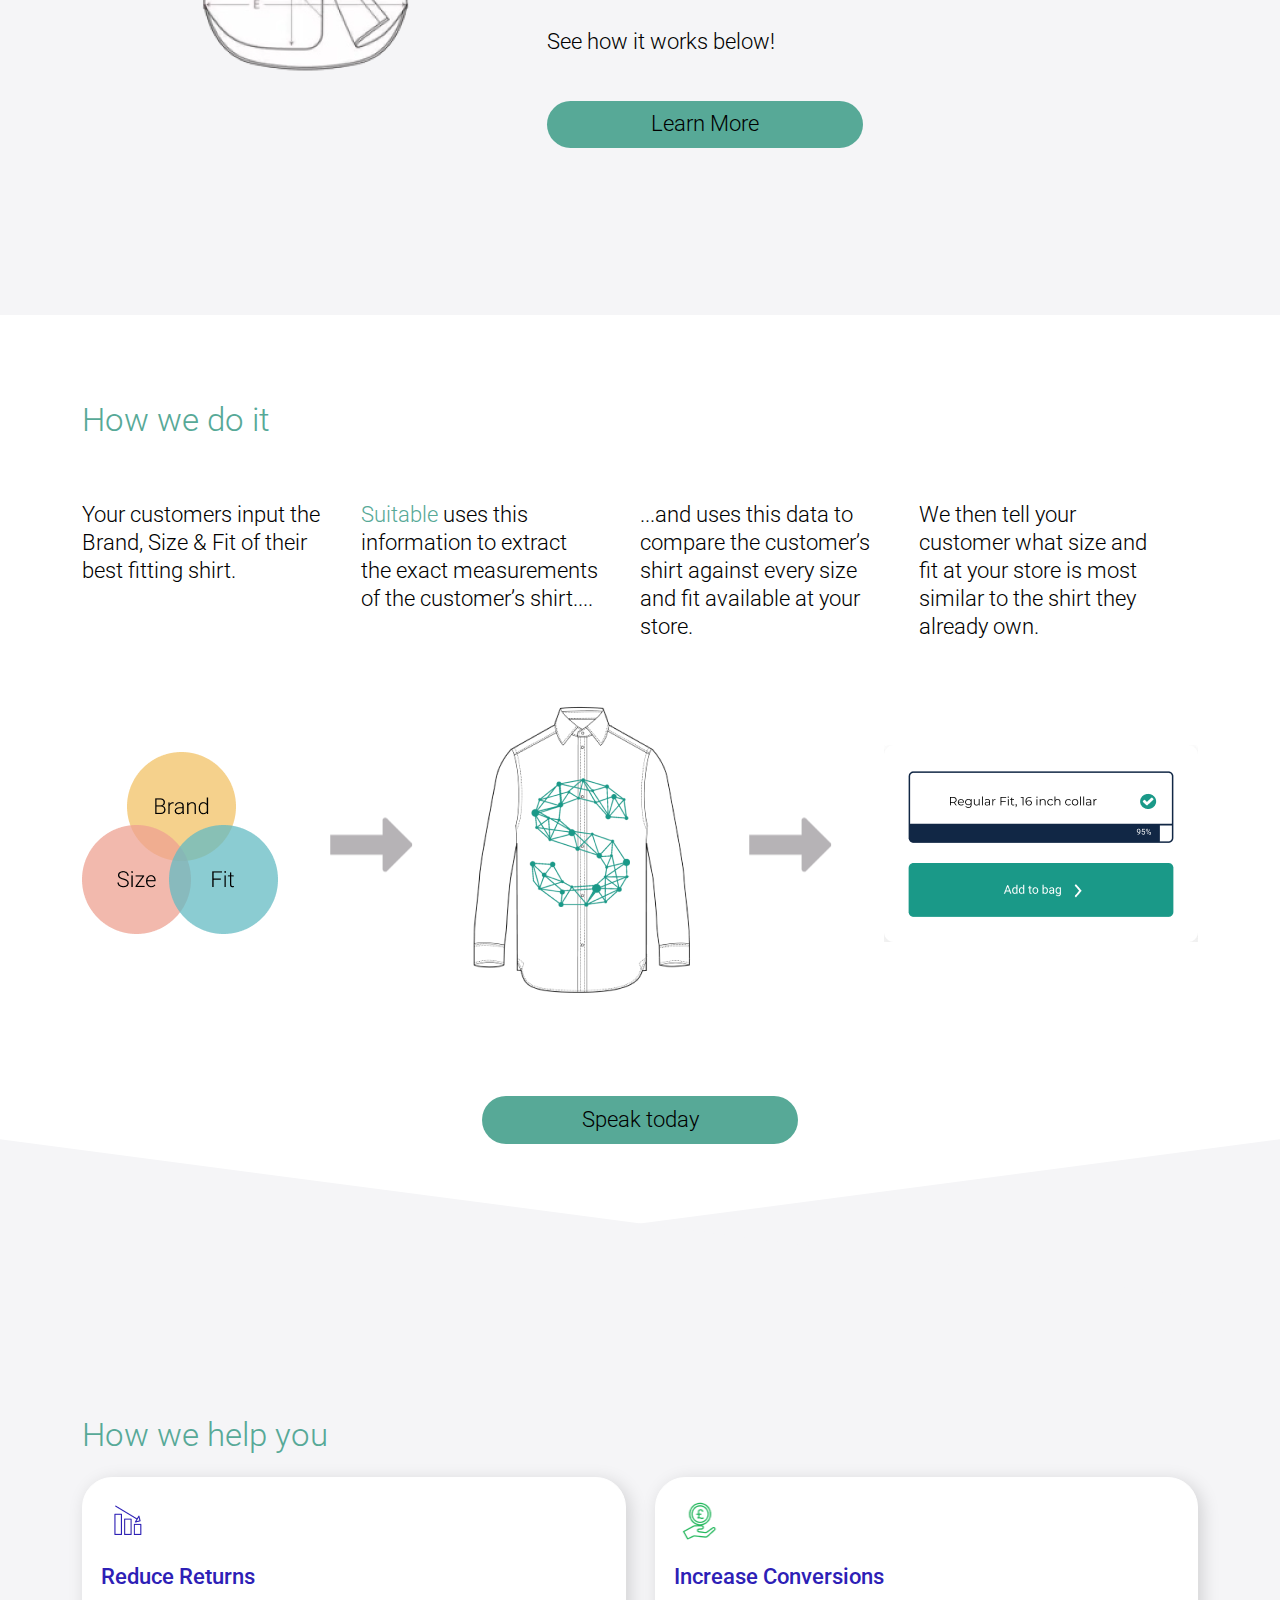
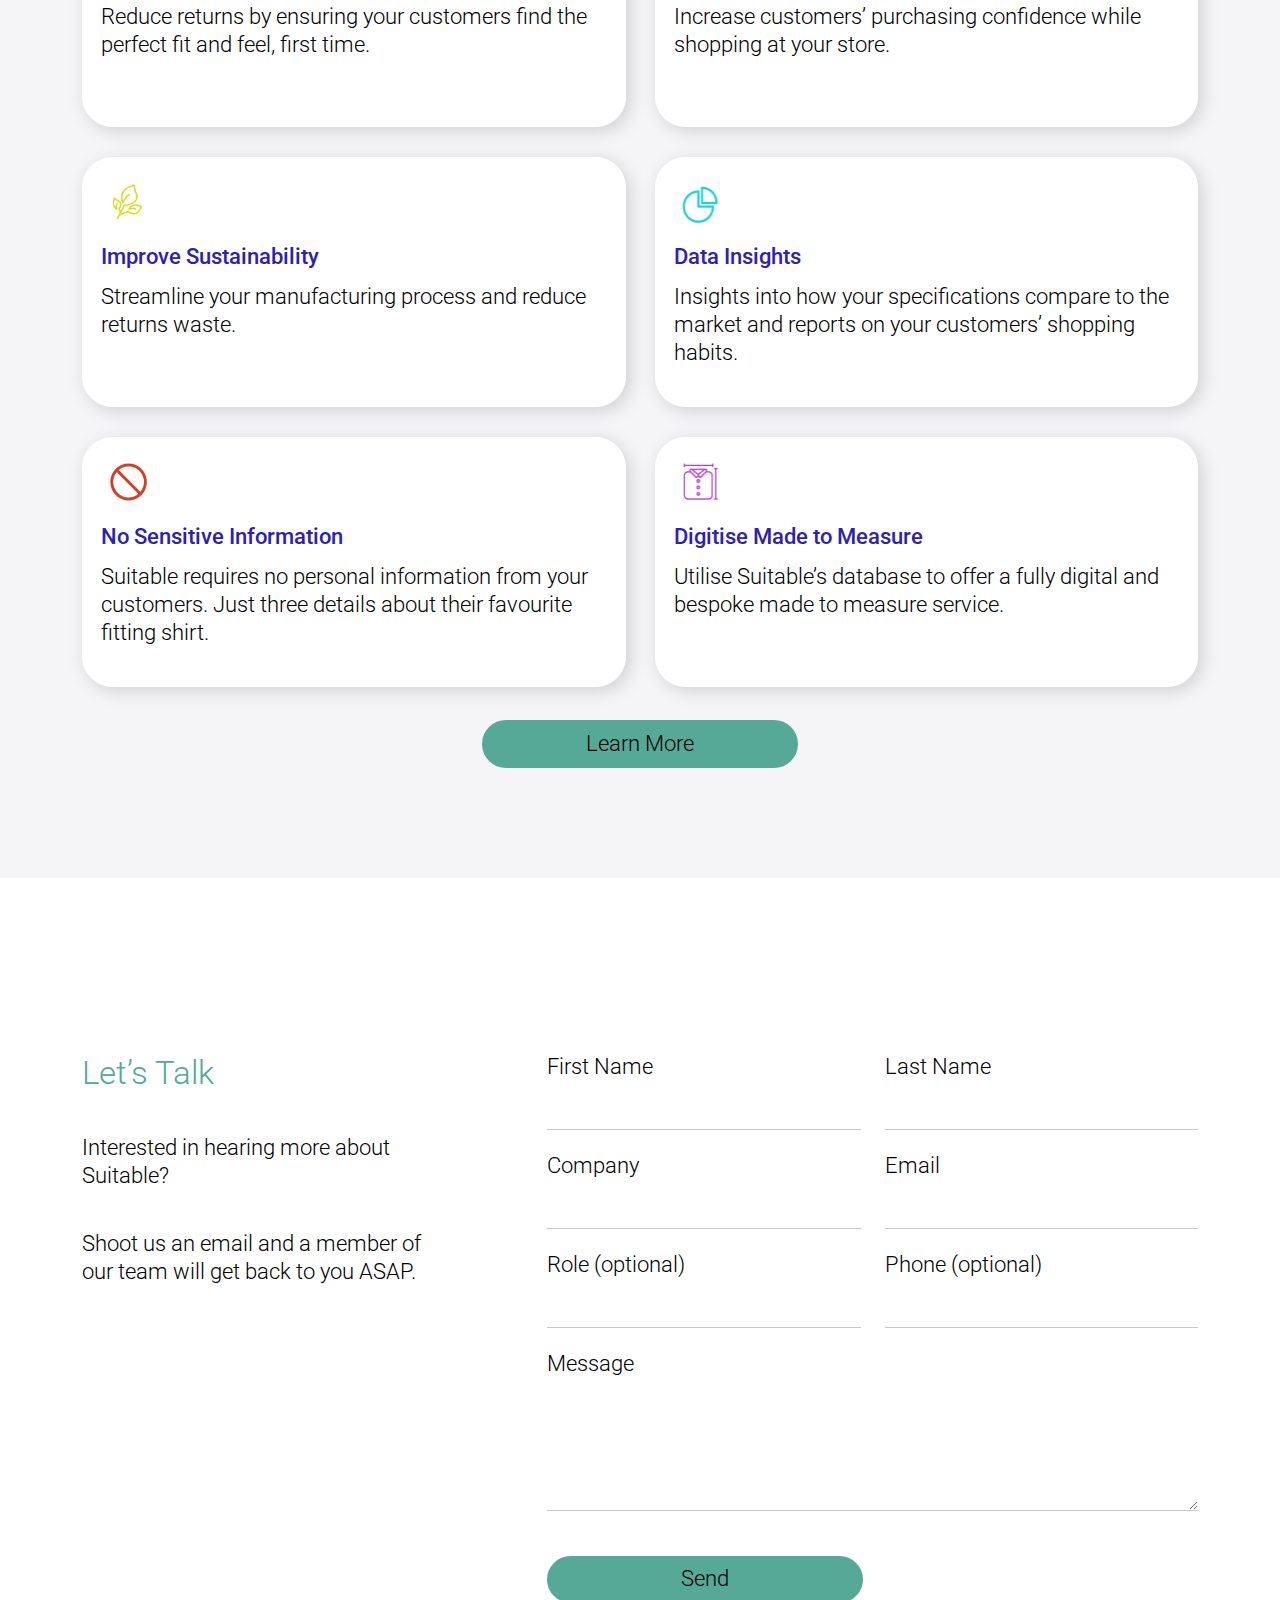
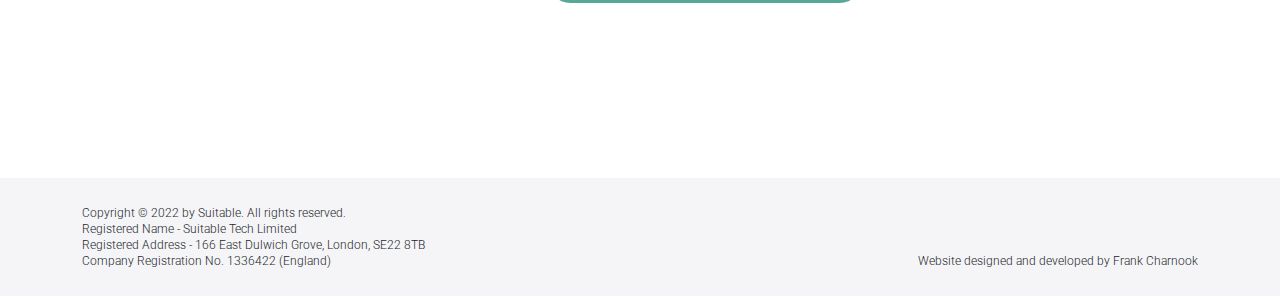
==== commit 595d1db4: "v-05" ====
--- a/index.html
+++ b/index.html
@@ -3,7 +3,8 @@
   <head>
     <meta charset="utf-8">
     <meta name="viewport" content="width=device-width, initial-scale=1">
-    <title> ---|||||| Suitable ||||||--- </title>
+    <title> ---Suitable--- </title>
+    <link rel="icon" type="icon" href="assets/img/favicon.ico">
     <link rel="stylesheet" href="assets/css/bootstrap.min.css">
     <link rel="stylesheet" href="assets/css/reset.css">
     <link rel="stylesheet" href="assets/css/main.css">
--- a/assets/css/main.css
+++ b/assets/css/main.css
@@ -15,6 +15,7 @@
 *,
 body {
   font-family: var(--roboto);
+  transition: 0.5s all;
 }
 
 .h1,
@@ -166,14 +167,18 @@
 
 /* !=== HERO ===========================  */
 .hero {
-  min-height: 90vh;
+  min-height: 100vh;
   display: flex;
   align-items: center;
   position: relative;
   overflow: hidden;
-  padding-bottom: 100px;
-}
-
+  padding-bottom: 190px;
+}
+@media (min-width:1440px) {
+  .hero {
+    padding-bottom: 100px;
+  }
+}
 .hero::after,
 .method::after {
   content: "";
@@ -185,6 +190,7 @@
   background: var(--light);
   rotate: 7.5deg;
   translate: -2% 60%;
+  z-index: -1;
 }
 
 .hero::before,
@@ -198,6 +204,7 @@
   background: var(--light);
   rotate: -7.5deg;
   translate: 2% 60%;
+  z-index: -1;
 }
 
 .hero_tittle {
@@ -289,6 +296,8 @@
   overflow: hidden;
   padding-bottom: 150px;
   min-height: 110vh;
+  position: relative;
+  z-index: 1;
 }
 
 .method_tittle {
--- a/assets/css/responsive.css
+++ b/assets/css/responsive.css
@@ -8,7 +8,66 @@
     --font_22: 22px;
     --font_base: 16px;
 }
-
+/* !=== 1400 =========  */
+
+@media (max-width:1399px) {
+    .hero_tittle {
+        margin-bottom: 30px;
+        font-size: 33px;
+        line-height: 38px;
+    }
+    .font-big-light {
+        font-size: 33px;
+        line-height: 39px;
+    }
+    .hero_content {
+        margin-bottom: 50px;
+    }
+    .shirt_green_mark {
+        margin-right: 20px;
+    }
+    .circle_green {
+        min-width: 47px;
+        min-height: 47px;
+    }
+    .hero_shirt_content .hero_shirt_content_row:nth-child(1) {
+        margin-top: -1%;
+    }
+    .hero_shirt_content .hero_shirt_content_row:nth-child(2) {
+        margin-top: 15%;
+    }
+    .hero_shirt_content .hero_shirt_content_row:nth-child(3) {
+        margin-top: 15%;
+    }
+
+    .mission_tittle {
+        margin-bottom: 40px;
+    }
+    .mission_content_info:nth-child(5) {
+        margin-top: 48px;
+        margin-bottom: 45px;
+    }
+    .mission_content_info {
+        margin-bottom: 32px;
+    }
+    .mission_content_sub {
+        margin-top: 55px;
+        margin-bottom: 35px;
+    }
+    .benefit_card_tittle {
+        margin-bottom: 12px;
+    }
+    .benefit_card {
+        min-height: 250px;
+    }
+    .navbar-brand {
+        max-width: 220px;
+    }
+    .shirt_green_text {
+        font-size: 19px;
+        line-height: 1.3;
+    }
+}
 /* !=== 1200 =========  */
 @media (max-width:1199px) {
     :root {
@@ -103,7 +162,7 @@
 
     }
     .hero_shirt_content .hero_shirt_content_row:nth-child(2) {
-        margin-top: 9%;
+        margin-top: 10%;
     }
     .hero_shirt_content .hero_shirt_content_row:nth-child(3) {
         margin-top: 11%;
@@ -163,6 +222,9 @@
         min-height: 35px;
         max-width: 35px;
         max-height: 35px;
+    }
+    .hero_shirt_content .hero_shirt_content_row:nth-child(1) {
+        margin-top: 1%;
     }
     .hero_shirt_content .hero_shirt_content_row:nth-child(2) {
         margin-top: 21%;
@@ -258,14 +320,23 @@
     .shirt_green_mark {
         margin-right: 10px;
     }
-    .hero_shirt_content .hero_shirt_content_row:nth-child(2) {
-        margin-top: 9%;
-    }
-    .hero_shirt_content .hero_shirt_content_row:nth-child(3) {
-        margin-top: 9%;
+    .hero_shirt_content .hero_shirt_content_row:nth-child(1) {
+        margin-top: -3%;
+    }
+    .hero_shirt_content .hero_shirt_content_row:nth-child(2) {
+        margin-top: 13%;
+    }
+    .hero_shirt_content .hero_shirt_content_row:nth-child(3) {
+        margin-top: 13%;
     }
     .shirt_green_text {
         font-size: 18px;
+    }
+    .hero::before, .method::before {
+        translate: 5% 60%;
+    }
+    .hero::after, .method::after {
+        translate: -5% 60%;
     }
 }
 
@@ -304,21 +375,24 @@
     .shirt_green_text {
         font-size: 14px;
     }
-    /* .hero_shirt_content_row  {
-        align-items: flex-start !important;
-    } */
-
 
     input, .form-control {
         border-bottom: 1px solid #C8C8C8;
         margin-bottom: 7px;
     }
     .font-medium-normal {
-        line-height: 18px;
+        line-height: 21px;
         font-size: 18px;
     }
     .form-control {
         font-size: 18px;
+    }
+    .hero_tittle {
+        font-size: 26px;
+        line-height: 30px;
+    }
+    footer {
+        padding-block: 10px;
     }
 }
 @media (max-width:360px) {
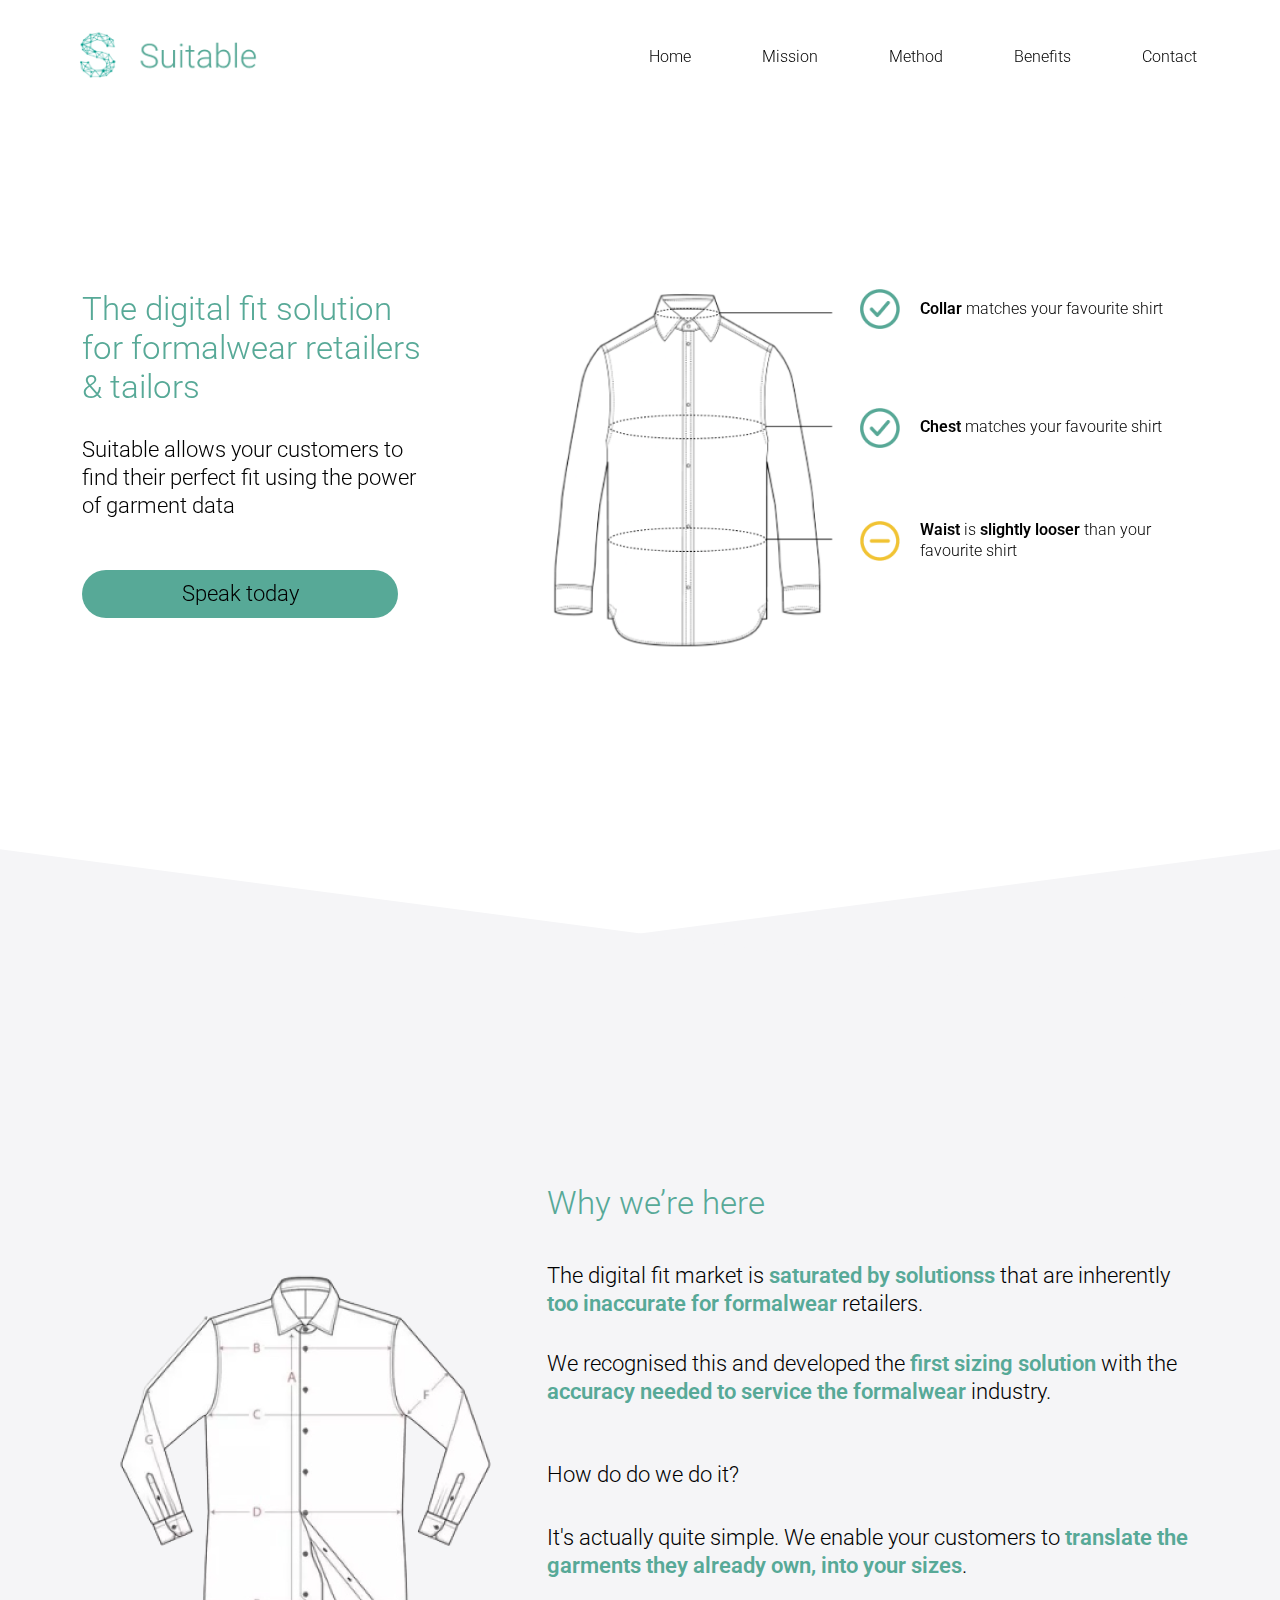
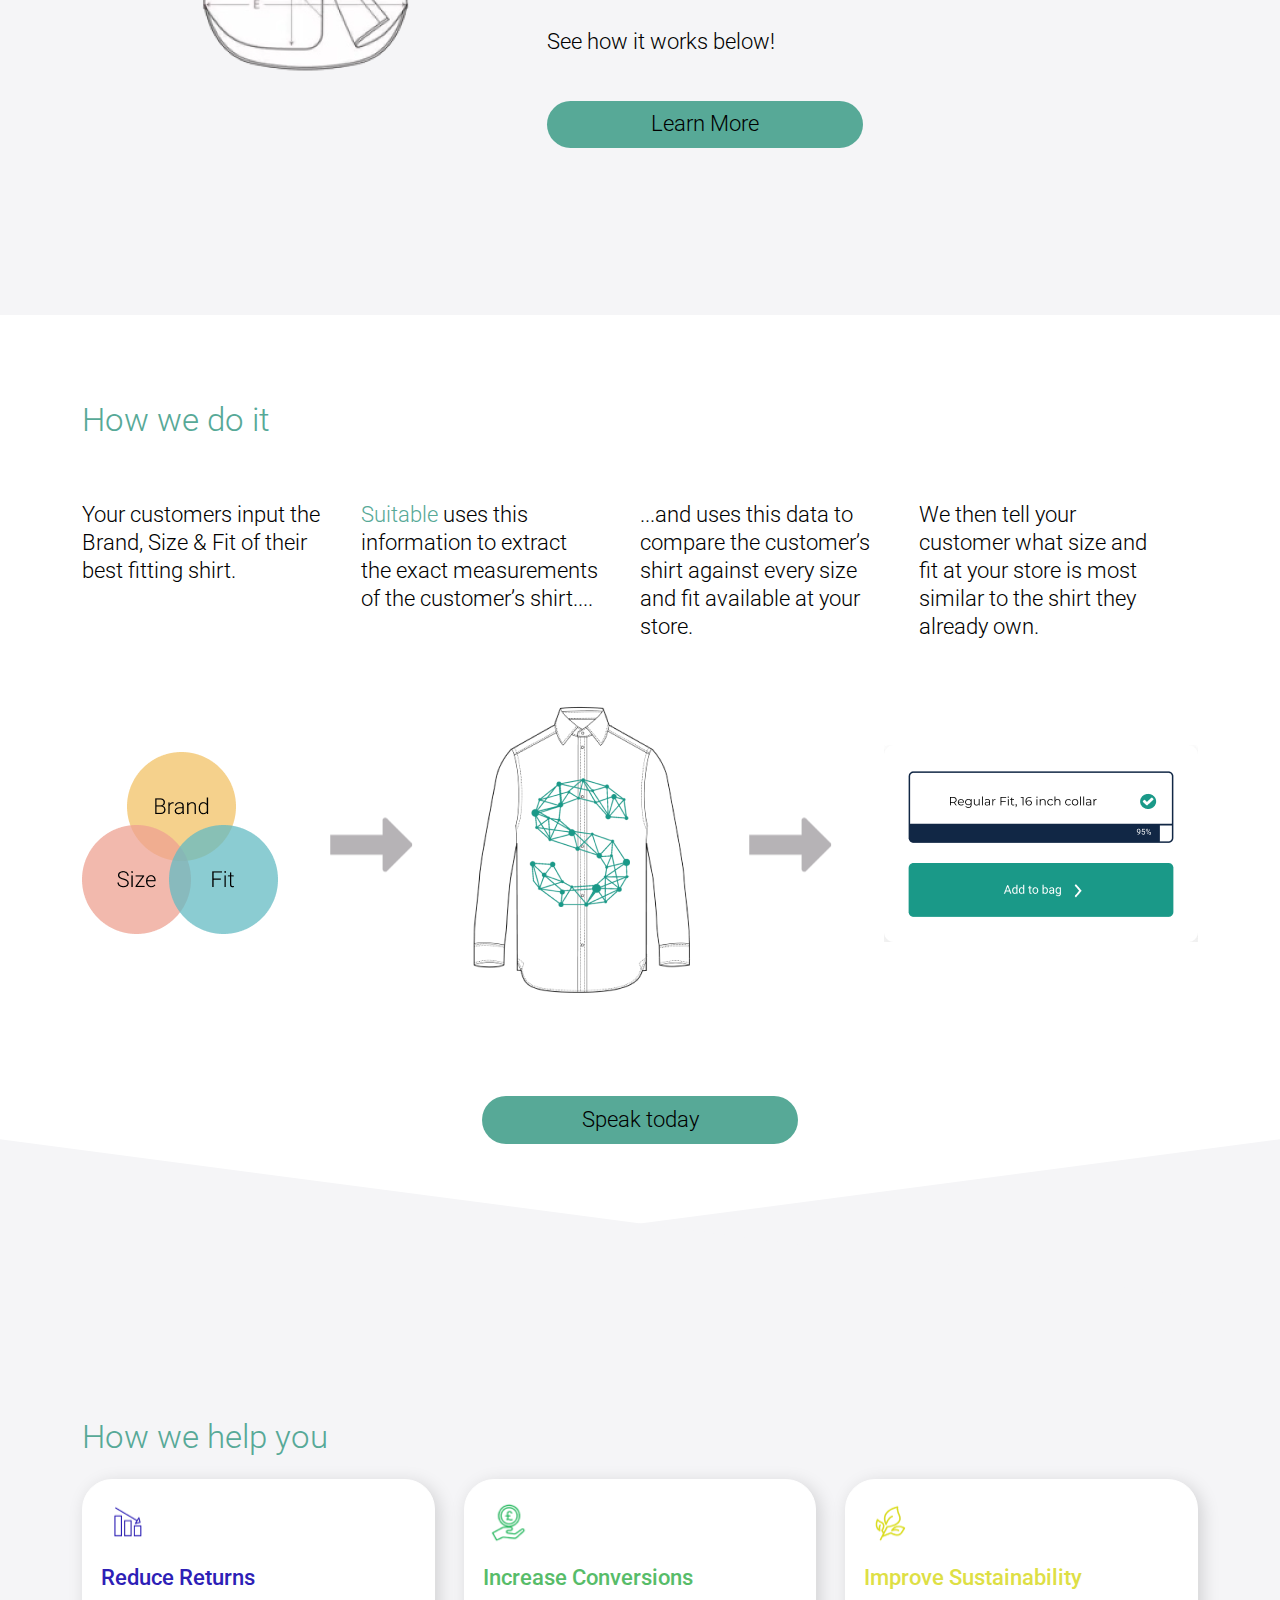
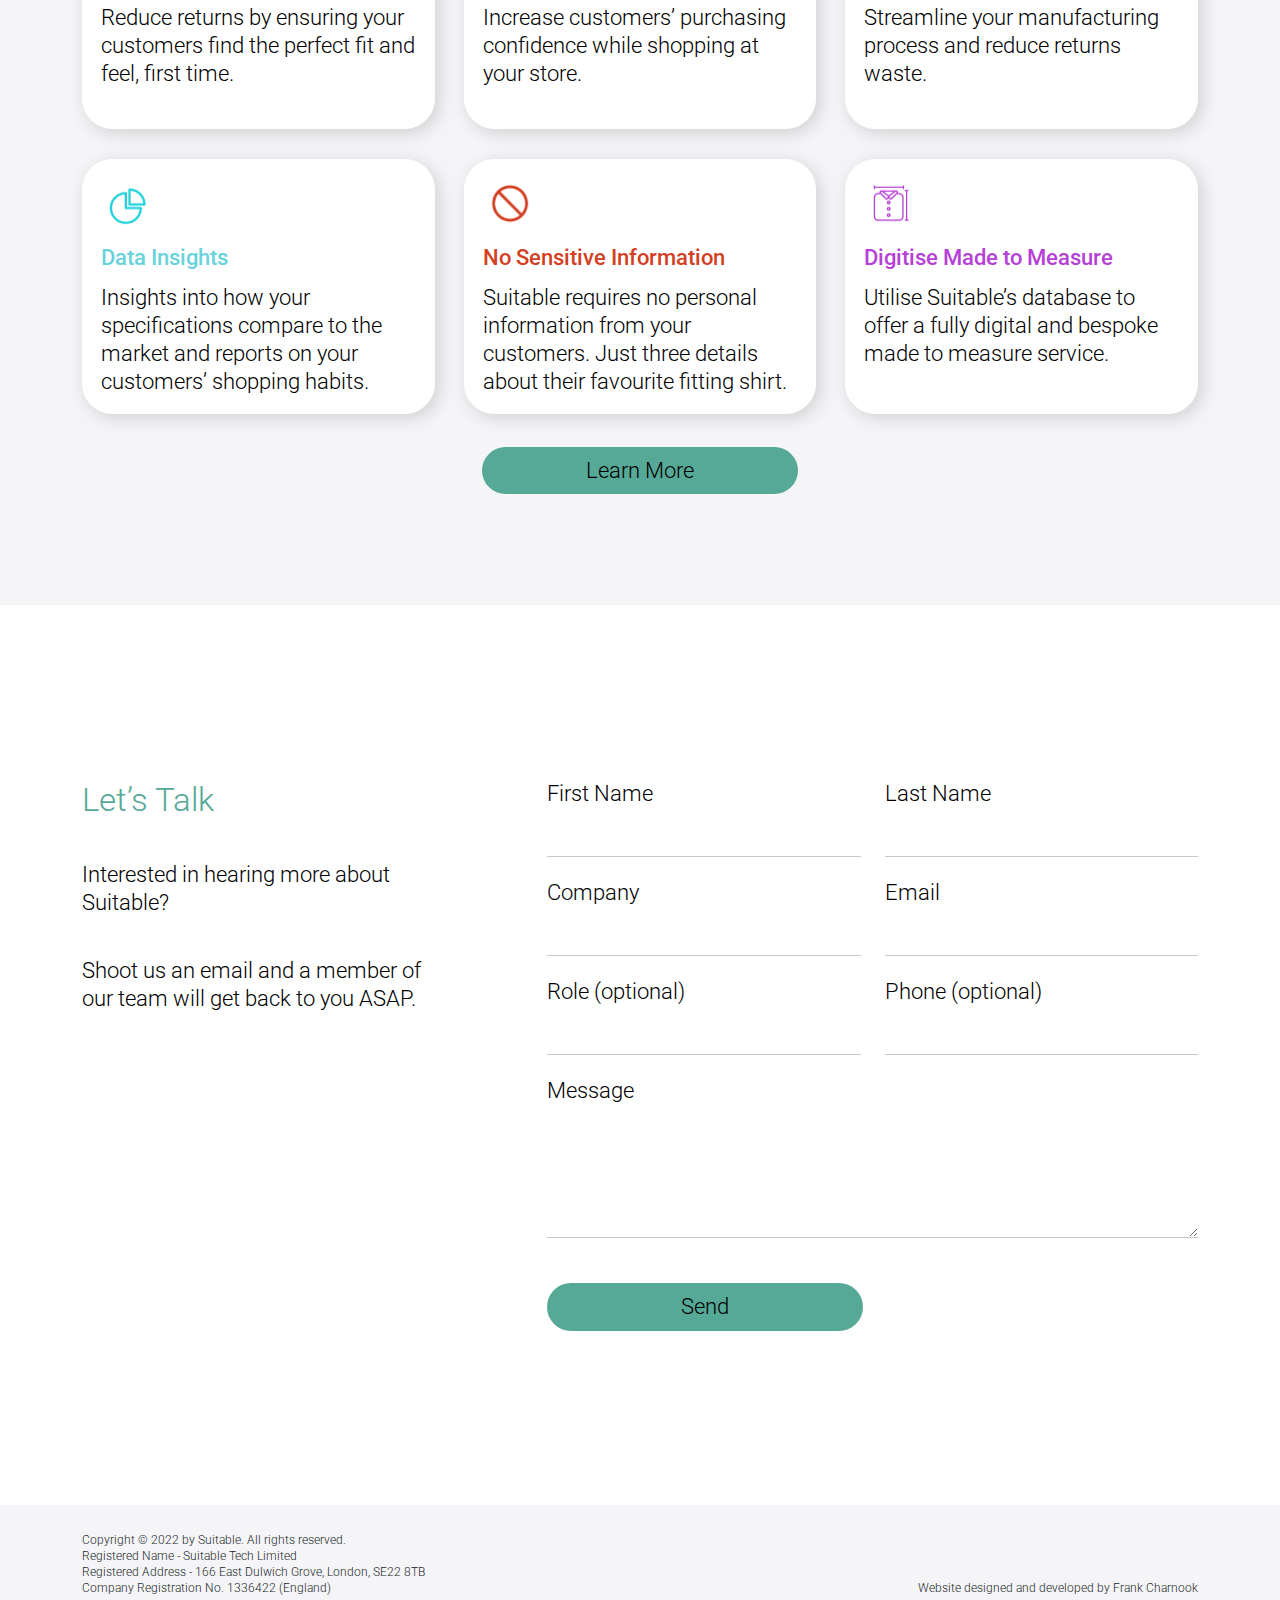
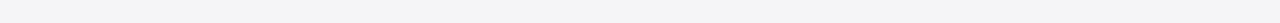
==== commit 06546536: "v-07" ====
--- a/index.html
+++ b/index.html
@@ -159,7 +159,7 @@
 
           <div class="benefit_card">
             <div class="benefit_card_img"><img class="img-fluid" src="assets/img/Benefit_02.png" alt="benefit_card_img"></div>
-            <div class="font-medium-normal benefit_card_tittle">Increase Conversions</div>
+            <div class="font-medium-normal benefit_card_tittle two">Increase Conversions</div>
             <div class="font-medium-normal benefit_card_content">
               Increase customers’ purchasing confidence while shopping at your store.
             </div>
@@ -167,7 +167,7 @@
 
           <div class="benefit_card">
             <div class="benefit_card_img"><img class="img-fluid" src="assets/img/Benefit_03.png" alt="benefit_card_img"></div>
-            <div class="font-medium-normal benefit_card_tittle">Improve Sustainability</div>
+            <div class="font-medium-normal benefit_card_tittle three">Improve Sustainability</div>
             <div class="font-medium-normal benefit_card_content">
               Streamline your manufacturing process and reduce returns waste.
             </div>
@@ -175,7 +175,7 @@
 
           <div class="benefit_card">
             <div class="benefit_card_img"><img class="img-fluid" src="assets/img/Benefit_04.png" alt="benefit_card_img"></div>
-            <div class="font-medium-normal benefit_card_tittle">Data Insights</div>
+            <div class="font-medium-normal benefit_card_tittle four">Data Insights</div>
             <div class="font-medium-normal benefit_card_content">
               Insights into how your specifications compare to the market and reports on your customers’ shopping habits. 
             </div>
@@ -183,7 +183,7 @@
 
           <div class="benefit_card">
             <div class="benefit_card_img"><img class="img-fluid" src="assets/img/Benefit_05.png" alt="benefit_card_img"></div>
-            <div class="font-medium-normal benefit_card_tittle">No Sensitive Information</div>
+            <div class="font-medium-normal benefit_card_tittle five">No Sensitive Information</div>
             <div class="font-medium-normal benefit_card_content">
               Suitable requires no personal information from your customers. Just three details about their favourite fitting shirt.
             </div>
@@ -191,7 +191,7 @@
 
           <div class="benefit_card">
             <div class="benefit_card_img"><img class="img-fluid" src="assets/img/Benefit_06.png" alt="benefit_card_img"></div>
-            <div class="font-medium-normal benefit_card_tittle">Digitise Made to Measure</div>
+            <div class="font-medium-normal benefit_card_tittle six">Digitise Made to Measure</div>
             <div class="font-medium-normal benefit_card_content">
               Utilise Suitable’s database to offer a fully digital and bespoke made to measure service.  
             </div>
--- a/assets/css/main.css
+++ b/assets/css/main.css
@@ -435,6 +435,23 @@
   margin-bottom: 45px;
 }
 
+.font-medium-normal.benefit_card_tittle.two {
+  color: #57BC69 ;
+}
+.font-medium-normal.benefit_card_tittle.three {
+  color: #DEDF45;
+}
+.font-medium-normal.benefit_card_tittle.four {
+  color: #69D3DC;
+}
+.font-medium-normal.benefit_card_tittle.five {
+  color: #D43F23;
+}
+.font-medium-normal.benefit_card_tittle.six {
+  color: #B63FD7;
+}
+
+
 /* !=== Footer ===========================  */
 
 footer {
--- a/assets/css/responsive.css
+++ b/assets/css/responsive.css
@@ -27,17 +27,19 @@
         margin-right: 20px;
     }
     .circle_green {
-        min-width: 47px;
-        min-height: 47px;
-    }
-    .hero_shirt_content .hero_shirt_content_row:nth-child(1) {
-        margin-top: -1%;
-    }
-    .hero_shirt_content .hero_shirt_content_row:nth-child(2) {
-        margin-top: 15%;
-    }
-    .hero_shirt_content .hero_shirt_content_row:nth-child(3) {
-        margin-top: 15%;
+        min-width: 40px;
+        min-height: 40px;
+        max-width: 40px;
+        max-height: 40px;
+    }
+    .hero_shirt_content .hero_shirt_content_row:nth-child(1) {
+        margin-top: 0%;
+    }
+    .hero_shirt_content .hero_shirt_content_row:nth-child(2) {
+        margin-top: 24%;
+    }
+    .hero_shirt_content .hero_shirt_content_row:nth-child(3) {
+        margin-top: 22%;
     }
 
     .mission_tittle {
@@ -64,8 +66,11 @@
         max-width: 220px;
     }
     .shirt_green_text {
-        font-size: 19px;
+        font-size: 16px;
         line-height: 1.3;
+    }
+    .benefit_row_cards > .benefit_card {
+        flex: 300px;
     }
 }
 /* !=== 1200 =========  */
@@ -161,13 +166,24 @@
         padding-bottom: 150px;
 
     }
-    .hero_shirt_content .hero_shirt_content_row:nth-child(2) {
-        margin-top: 10%;
-    }
-    .hero_shirt_content .hero_shirt_content_row:nth-child(3) {
-        margin-top: 11%;
-    }
-
+    .hero_shirt_content .hero_shirt_content_row:nth-child(1) {
+        margin-top: -3%;
+    }
+    .hero_shirt_content .hero_shirt_content_row:nth-child(2) {
+        margin-top: 15%;
+    }
+    .hero_shirt_content .hero_shirt_content_row:nth-child(3) {
+        margin-top: 18%;
+    }
+    .benefit_row_cards > .benefit_card {
+        flex: 250px;
+    }
+    header {
+        padding-block: 14px;
+    }
+    .header_active {
+        padding-block: 4px;
+    }
 }
 /* !=== 991 =========  */
 @media (max-width:991px) {
@@ -224,13 +240,13 @@
         max-height: 35px;
     }
     .hero_shirt_content .hero_shirt_content_row:nth-child(1) {
-        margin-top: 1%;
-    }
-    .hero_shirt_content .hero_shirt_content_row:nth-child(2) {
-        margin-top: 21%;
-    }
-    .hero_shirt_content .hero_shirt_content_row:nth-child(3) {
-        margin-top: 18%;
+        margin-top: 2%;
+    }
+    .hero_shirt_content .hero_shirt_content_row:nth-child(2) {
+        margin-top: 25%;
+    }
+    .hero_shirt_content .hero_shirt_content_row:nth-child(3) {
+        margin-top: 23%;
     }
 
 }
@@ -354,8 +370,8 @@
     .shirt_green_mark {
         margin-right: 5px;
     }
-    .shirt_green_text {
-        font-size: 16px;
+    .font-medium-normal.shirt_green_text {
+        font-size: 14px;
     }
     .circle_green {
         min-width: 20px;
@@ -364,13 +380,13 @@
         max-height: 20px;
     }
     .hero_shirt_content .hero_shirt_content_row:nth-child(2) {
-        margin-top: 10%;
-    }
-    .hero_shirt_content .hero_shirt_content_row:nth-child(1) {
-        margin-top: -2%;
-    }
-    .hero_shirt_content .hero_shirt_content_row:nth-child(3) {
-        margin-top: 9%;
+        margin-top: 18%;
+    }
+    .hero_shirt_content .hero_shirt_content_row:nth-child(1) {
+        margin-top: -0%;
+    }
+    .hero_shirt_content .hero_shirt_content_row:nth-child(3) {
+        margin-top: 11%;
     }
     .shirt_green_text {
         font-size: 14px;
@@ -395,9 +411,20 @@
         padding-block: 10px;
     }
 }
+@media (max-width:440px) {
+    .hero_shirt_content .hero_shirt_content_row:nth-child(2) {
+        margin-top: 10%;
+    }
+    .hero_shirt_content .hero_shirt_content_row:nth-child(1) {
+        margin-top: -5%;
+    }
+    .hero_shirt_content .hero_shirt_content_row:nth-child(3) {
+        margin-top: 9%;
+    }
+}
 @media (max-width:360px) {
-    .shirt_green_text {
-        font-size: 12px;
+    .font-medium-normal.shirt_green_text {
+        font-size: 11px;
         line-height: 1.2;
     }
     .hero_shirt_content .hero_shirt_content_row:nth-child(1) {
@@ -407,6 +434,6 @@
         margin-top: 22%;
     }
     .hero_shirt_content .hero_shirt_content_row:nth-child(3) {
-        margin-top: 17%;
+        margin-top: 25%;
     }
 }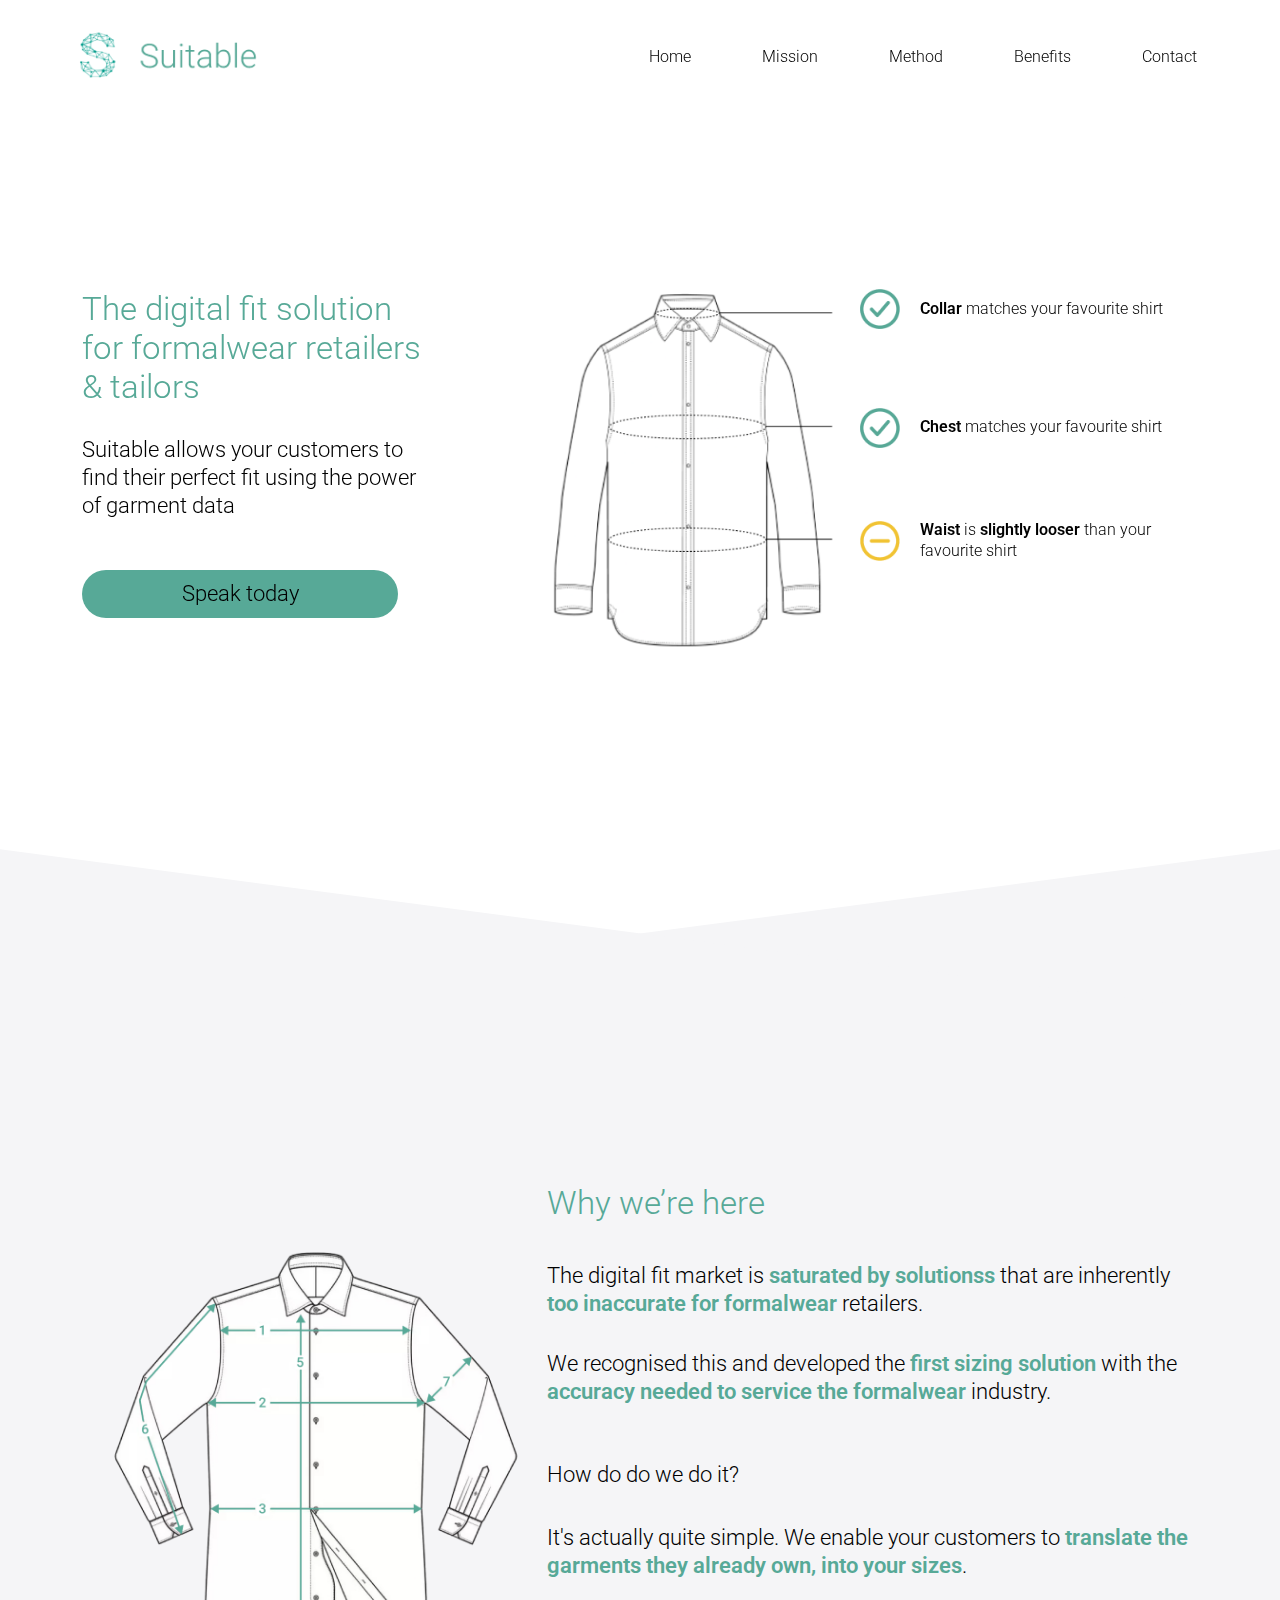
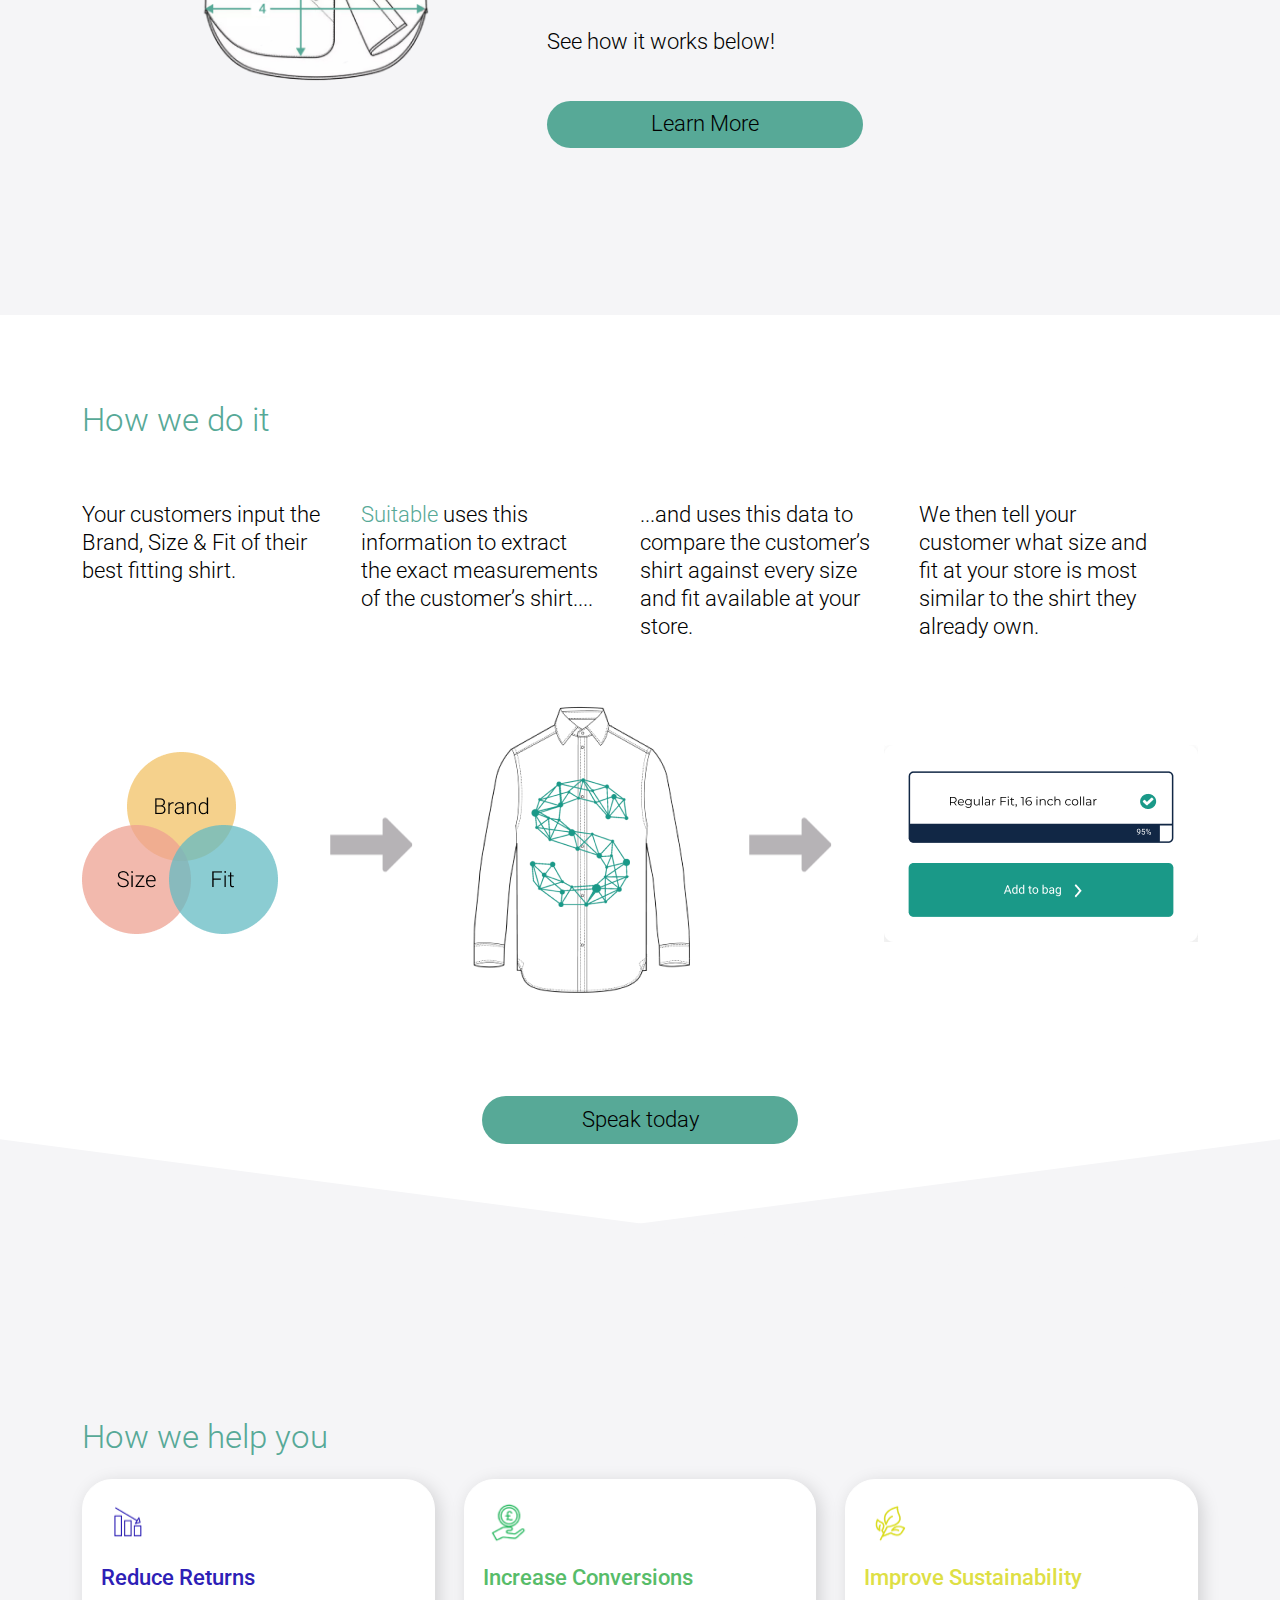
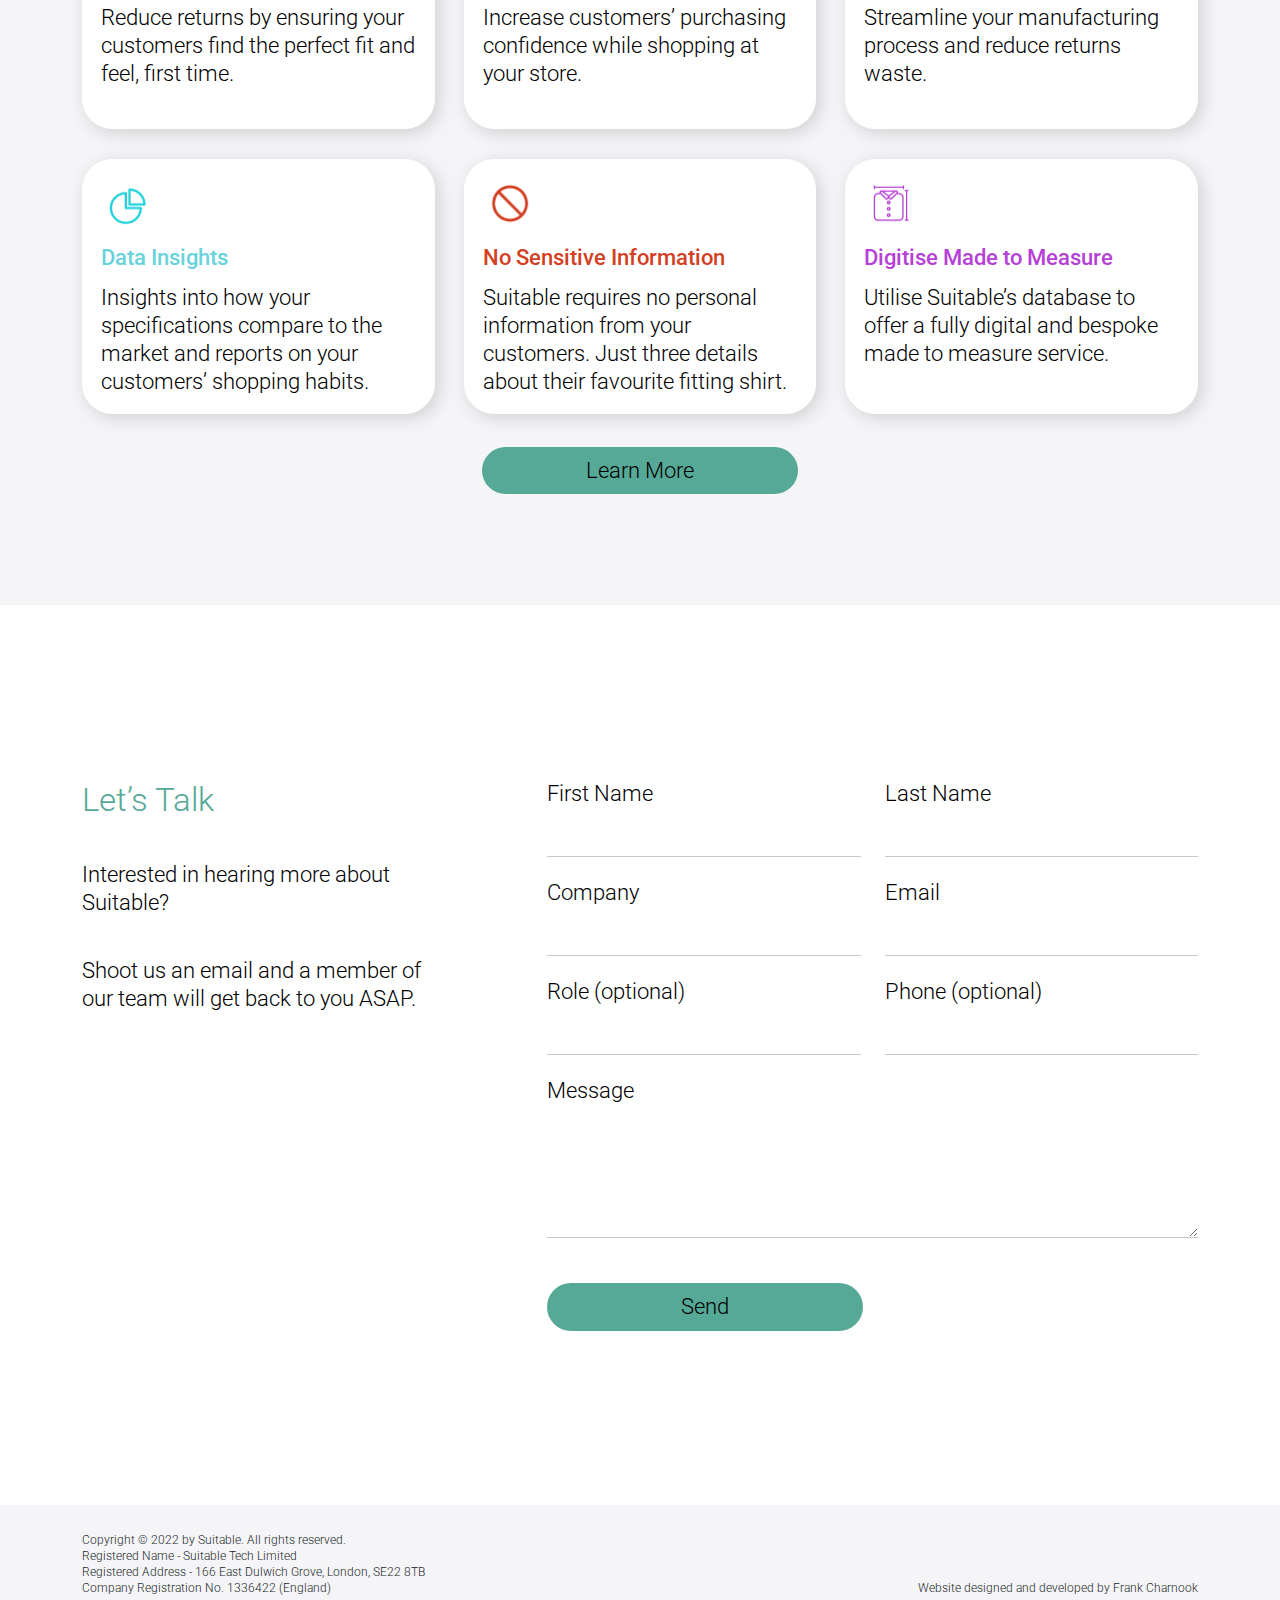
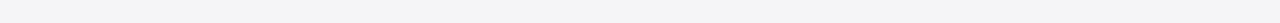
==== commit 8ee59cbd: "v-09" ====
--- a/index.html
+++ b/index.html
@@ -221,32 +221,32 @@
             <form>
               <div class="row">
                 <div class="col-sm-6">
-                  <label class="font-medium-normal form-label">First Name</label>
-                  <input type="email" class="font-medium-normal form-control">
-                </div>
-                <div class="col-sm-6">
-                  <label  class="font-medium-normal form-label">Last Name</label>
-                  <input type="password" class="font-medium-normal form-control" >
-                </div>
-                <div class="col-sm-6">
-                  <label class="font-medium-normal form-label">Company</label>
-                  <input type="email" class="font-medium-normal form-control">
-                </div>
-                <div class="col-sm-6">
-                  <label  class="font-medium-normal form-label">Email</label>
-                  <input type="password" class="font-medium-normal form-control" >
-                </div>
-                <div class="col-sm-6">
-                  <label class="font-medium-normal form-label">Role (optional)</label>
-                  <input type="email" class="font-medium-normal form-control">
-                </div>
-                <div class="col-sm-6">
-                  <label  class="font-medium-normal form-label">Phone (optional)</label>
-                  <input type="password" class="font-medium-normal form-control" >
+                  <label for="validationCustomUsername01" class="font-medium-normal form-label">First Name</label>
+                  <input type="text" id="validationCustomUsername01"  class="font-medium-normal form-control" required>
+                </div>
+                <div class="col-sm-6">
+                  <label for="validationCustomUsername02" class="font-medium-normal form-label">Last Name</label>
+                  <input type="text" id="validationCustomUsername02" class="font-medium-normal form-control" required>
+                </div>
+                <div class="col-sm-6">
+                  <label for="validationCustom03" class="font-medium-normal form-label">Company</label>
+                  <input type="text"  id="validationCustom03" class="font-medium-normal form-control" required>
+                </div>
+                <div class="col-sm-6">
+                  <label for="validationCustom04"  class="font-medium-normal form-label">Email</label>
+                  <input type="email"  id="validationCustom04" class="font-medium-normal form-control" required>
+                </div>
+                <div class="col-sm-6">
+                  <label for="validationCustom05" class="font-medium-normal form-label">Role (optional)</label>
+                  <input type="text"  id="validationCustom05" class="font-medium-normal form-control" required>
+                </div>
+                <div class="col-sm-6">
+                  <label for="validationCustom06" class="font-medium-normal form-label">Phone (optional)</label>
+                  <input type="text"  id="validationCustom06" class="font-medium-normal form-control" required>
                 </div>
                 <div class="col-12">
-                  <label  class="font-medium-normal form-label">Message</label>
-                  <textarea name="message" id="#" rows="4" class="font-medium-normal form-control"></textarea>
+                  <label for="validationCustom7" class="font-medium-normal form-label">Message</label>
+                  <textarea name="message"  id="validationCustom07" id="#" rows="4" class="font-medium-normal form-control" required></textarea>
                 </div>
               </div>
               
--- a/assets/css/main.css
+++ b/assets/css/main.css
@@ -465,4 +465,85 @@
   font-weight: 300;
   font-size: 12px;
   line-height: 16px;
+}
+
+
+
+
+
+
+
+
+
+
+
+
+
+
+
+
+
+
+
+.btn-default {
+  background: #FFFFFF;
+  border: 1.5px solid var(--primary);
+  color: var(--primary) !important;
+  display: flex;
+  align-items: center;
+  justify-content: center;
+  max-width: 205px;
+  margin: 0px 26px 0px 18px;
+  font-weight: bold;
+  width: 100%;
+  height: 48px;
+  border-radius: 0px;
+}
+
+.btn-default:hover {
+  background: var(--primary);
+  color: white !important;
+  border: 1.5px solid #AF998C;
+}
+
+.hero-sec .text-box {
+  background-color: white;
+  max-width: 660px;
+  position: relative;
+  padding: 25px 31px 12px 0px;
+  margin-top: 51px;
+  z-index: 1;
+
+}
+
+
+.thanks-main{
+  height: 100vh;
+}
+.thanks-sec {
+  text-align: center;
+  height: 100%;
+  display: flex;
+  align-items: center;
+  justify-content: center;
+  flex-direction: column;
+}
+.thanks-sec span img{
+  height: 150px;
+}
+.thanks-sec h2{
+  font-weight: 700;
+  font-size: 80px;
+  line-height: 1;
+  font-family: 'TiemposHeadline-Bold';
+  color: var(--primary);
+  margin-top: 30px;
+}
+.thanks-sec p {
+  font-weight: 300;
+  font-size: 16px;
+  line-height: 180%;
+  letter-spacing: -0.02em;
+  color: var(--secondary);
+  margin: 20px 0 40px 0;
 }--- a/assets/css/responsive.css
+++ b/assets/css/responsive.css
@@ -436,4 +436,28 @@
     .hero_shirt_content .hero_shirt_content_row:nth-child(3) {
         margin-top: 25%;
     }
+}
+
+
+
+
+
+
+
+
+
+
+@media (max-width: 575px) {
+
+    .thanks-sec h2 { 
+        font-size: 50px; 
+        margin-top: 20px;
+    }
+    .thanks-sec p { 
+        font-size: 14px; 
+        margin: 20px 0 20px 0;
+    }
+    .thanks-sec span img {
+        height: 90px;
+    }
 }